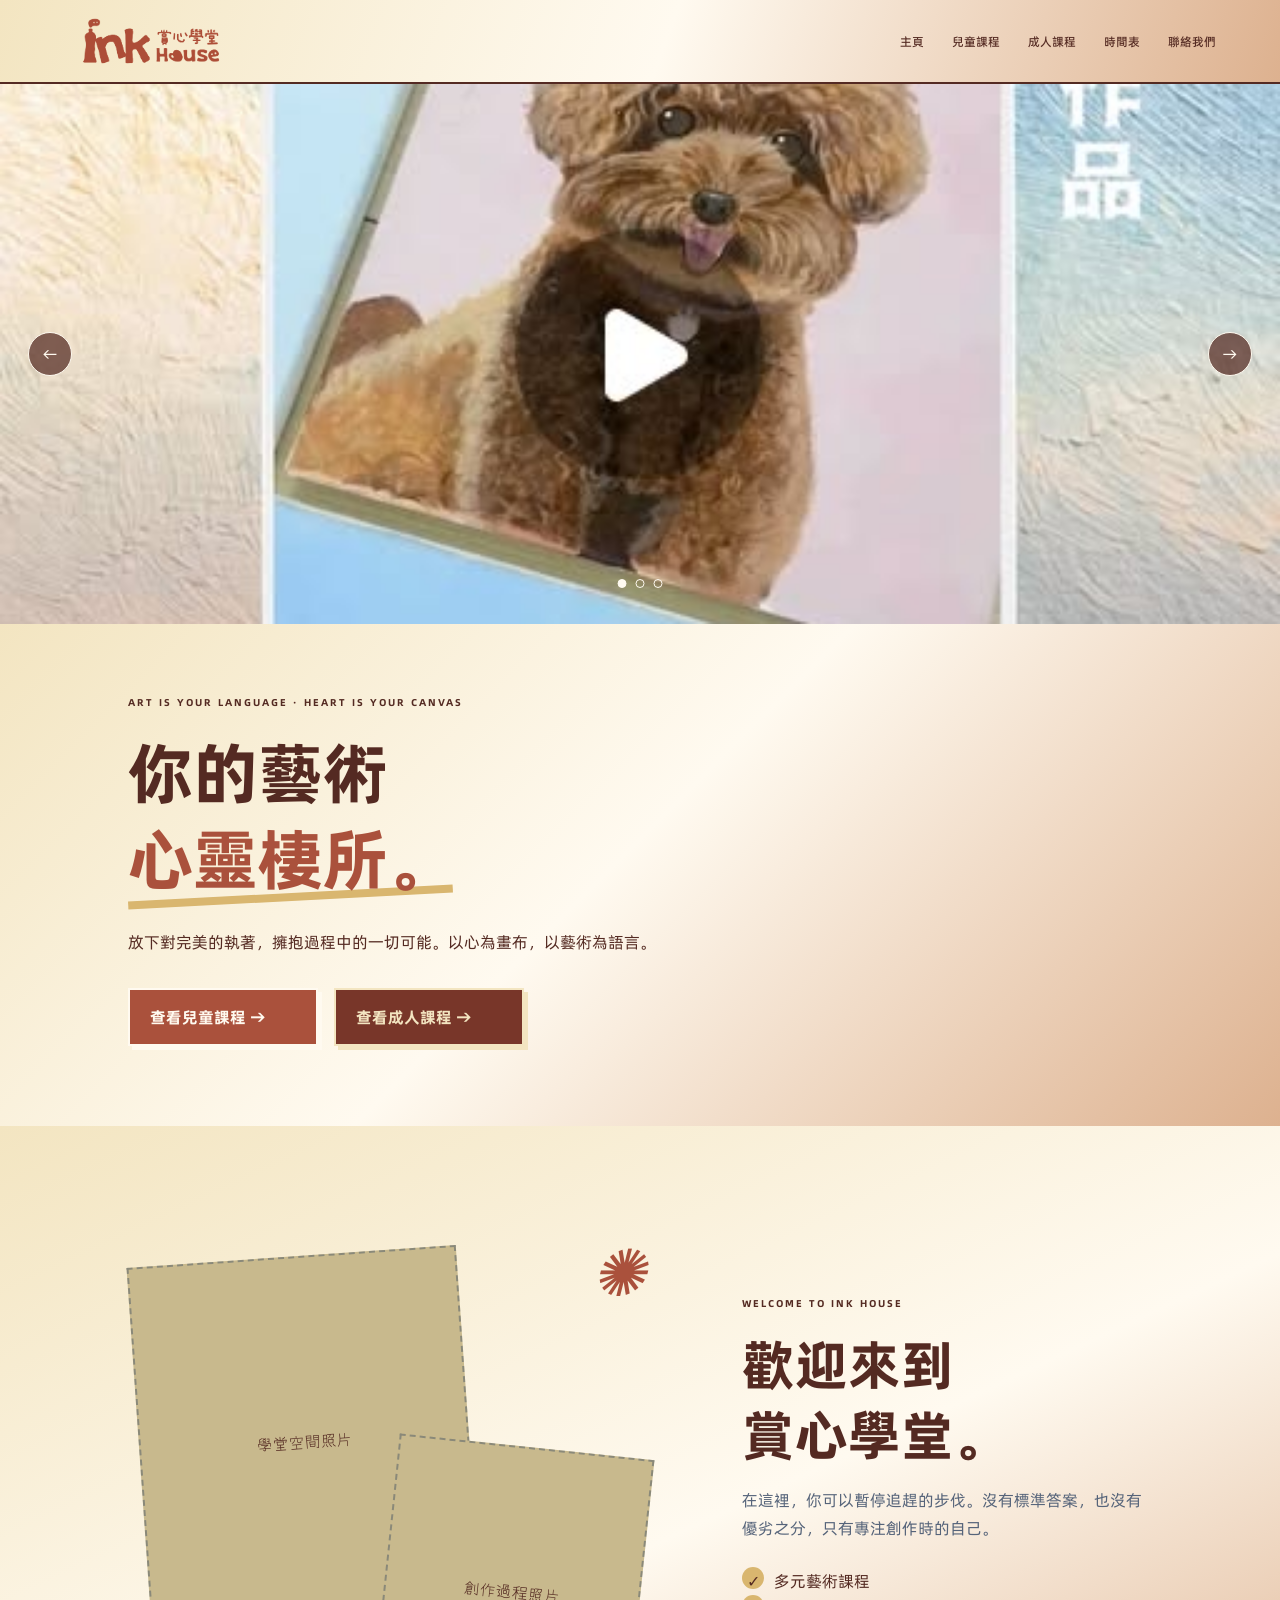
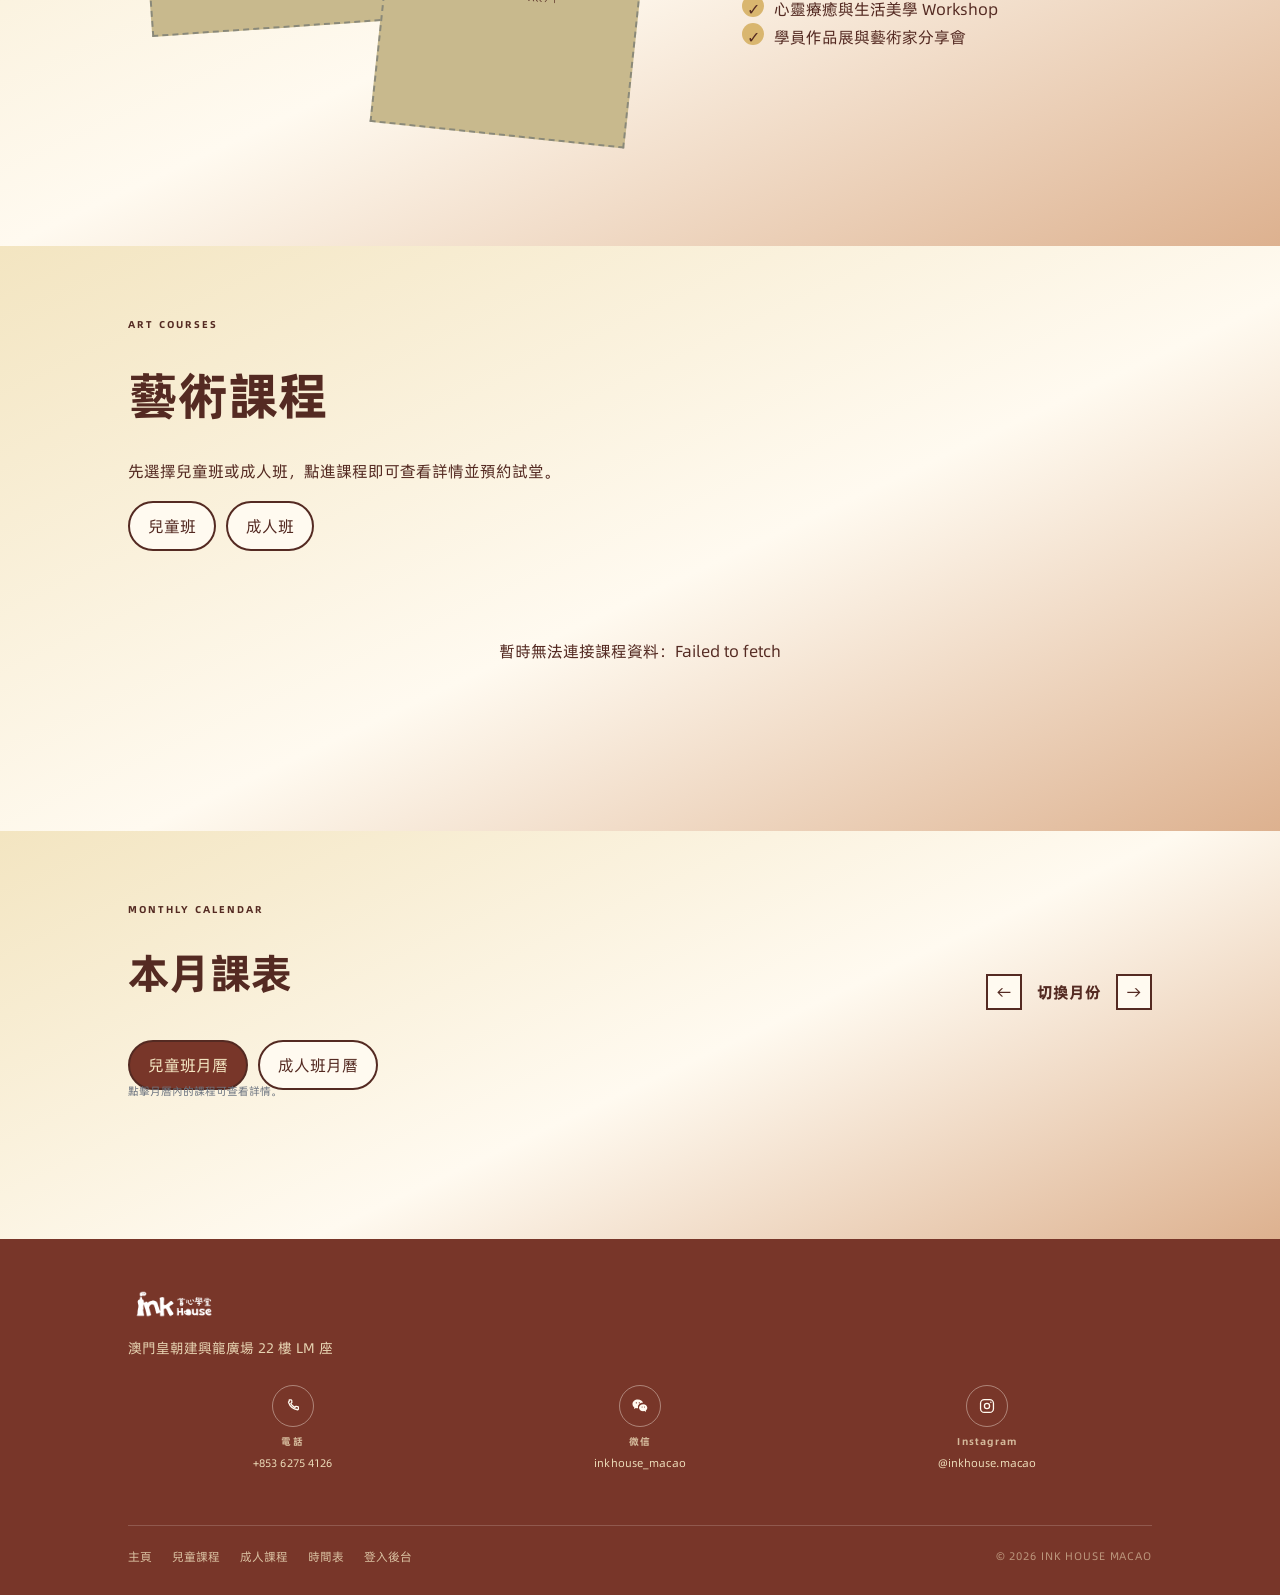
==== index.html @ a52b43b1 "Add GitHub Action to sync course images from Supabase. Co-Authored-By: Claude Opus 5 (1M context) <n" ====
<!doctype html>
<html lang="zh-Hant">
<head>
  <meta charset="UTF-8">
  <meta name="viewport" content="width=device-width,initial-scale=1">
  <meta name="description" content="賞心學堂 Ink House｜你的藝術心靈棲所">
  <title>賞心學堂 Ink House</title>
  <link href="https://fonts.googleapis.com/css2?family=Noto+Sans+TC:wght@300;400;500;700;900&family=Yomogi&display=swap" rel="stylesheet">
  <link rel="stylesheet" href="css/styles.css">
  <link rel="stylesheet" href="css/instagram.css">
  <link rel="stylesheet" href="css/pages.css?v=20260919-admin">
  <link rel="stylesheet" href="css/schedule.css">
</head>
<body>
  <header class="site-header page-header" id="top">
    <a class="brand" href="#home"><b>ink</b><span>house</span><small>賞心學堂</small></a>
    <button class="menu-button" aria-label="開啟選單"><i></i><i></i></button>
    <nav>
      <a href="#home">主頁</a>
      <a href="#courses" data-jump-audience="kids">兒童課程</a>
      <a href="#courses" data-jump-audience="adult">成人課程</a>
      <a href="#schedule">時間表</a>
      <a href="#contact">聯絡我們</a>
    </nav>
  </header>
  <main>
    <section class="hero home-slideshow" id="home" aria-label="賞心學堂相片輪播">
      <div class="hero-slides">
        <div class="hero-slide active"><img src="assets/images/instagram-pet-course.jpg" alt="賞心學堂藝術課程"></div>
        <div class="hero-slide slide-placeholder"><span>學堂空間照片</span><small>HOME SLIDE 02</small></div>
        <div class="hero-slide slide-placeholder"><span>課堂創作照片</span><small>HOME SLIDE 03</small></div>
      </div>
      <div class="hero-shade"></div>
      <div class="hero-copy">
        <p class="kicker">ART IS YOUR LANGUAGE · HEART IS YOUR CANVAS</p>
        <h1>你的藝術<br><em>心靈棲所。</em></h1>
        <p>放下對完美的執著，擁抱過程中的一切可能。以心為畫布，以藝術為語言。</p>
        <div class="hero-actions course-query-actions">
          <a class="button coral" href="#courses" data-jump-audience="kids">查看兒童課程 →</a>
          <a class="button dark" href="#courses" data-jump-audience="adult">查看成人課程 →</a>
        </div>
      </div>
      <button class="slide-arrow previous" type="button" aria-label="上一張照片">←</button>
      <button class="slide-arrow next" type="button" aria-label="下一張照片">→</button>
      <div class="slide-dots" aria-label="選擇輪播照片"></div>
    </section>
    <section class="about section" id="about">
      <div class="about-pics blank-stack">
        <div class="blank-photo large"><span>學堂空間照片</span></div>
        <div class="blank-photo small"><span>創作過程照片</span></div>
        <i>✺</i>
      </div>
      <div class="about-copy">
        <p class="kicker">WELCOME TO INK HOUSE</p>
        <h2>歡迎來到<br>賞心學堂。</h2>
        <p>在這裡，你可以暫停追趕的步伐。沒有標準答案，也沒有優劣之分，只有專注創作時的自己。</p>
        <ul>
          <li>多元藝術課程</li>
          <li>心靈療癒與生活美學 Workshop</li>
          <li>學員作品展與藝術家分享會</li>
        </ul>
      </div>
    </section>
    <section class="page-content home-courses" id="courses">
      <p class="kicker">ART COURSES</p>
      <h2>藝術課程</h2>
      <p>先選擇兒童班或成人班，點進課程即可查看詳情並預約試堂。</p>
      <div class="audience-switch">
        <button data-audience="kids">兒童班</button>
        <button data-audience="adult">成人班</button>
      </div>
      <p id="resultCount"></p>
      <div class="catalog-grid" id="catalogGrid"></div>
    </section>
    <section class="page-content full-schedule" id="schedule">
      <div class="calendar-toolbar">
        <div>
          <p class="kicker">MONTHLY CALENDAR</p>
          <h2 id="calendarMonth">本月課表</h2>
        </div>
        <div class="month-switch">
          <button id="prevWeek" aria-label="上個月">←</button>
          <strong>切換月份</strong>
          <button id="nextWeek" aria-label="下個月">→</button>
        </div>
      </div>
      <div class="audience-switch calendar-audience">
        <button class="active" data-calendar-audience="kids">兒童班月曆</button>
        <button data-calendar-audience="adult">成人班月曆</button>
      </div>
      <p class="demo-notice">點擊月曆內的課程可查看詳情。</p>
      <div id="scheduleList" class="single-calendar"></div>
      <p class="empty-state" id="emptySchedule" hidden>這個月份暫時沒有課堂安排。</p>
    </section>
  </main>
  <script src="js/data.js?v=20260919-sync"></script>
  <script src="js/site.js?v=20260919-nosample"></script>
</body>
</html>
---- css/styles.css ----
:root{--ink:#263b59;--blue:#a9dbea;--pink:#f1b8b7;--cream:#fff9e9;--coral:#aa513c;--yellow:#f4d767;--green:#c5dcae;--line:#263b5929}*{box-sizing:border-box}html{scroll-behavior:smooth}body{margin:0;color:var(--ink);font-family:"Noto Sans TC",sans-serif;background:var(--cream);line-height:1.75}a{color:inherit;text-decoration:none}button,input,select,textarea{font:inherit;color:inherit}.site-header{height:84px;display:flex;align-items:center;justify-content:space-between;padding:0 5vw;position:absolute;width:100%;z-index:10}.brand{display:grid;grid-template-columns:auto auto;line-height:.8;transform:rotate(-2deg)}.brand b{font-size:29px;font-weight:900}.brand span{font-size:13px;font-weight:700;align-self:end}.brand small{grid-column:1/-1;font-size:8px;letter-spacing:.5em;margin-top:8px}.site-header nav{display:flex;align-items:center;gap:28px;font-size:12px;font-weight:500}.nav-cta{border:2px solid;border-radius:99px;padding:8px 18px;background:white;box-shadow:3px 3px 0}.menu-button{display:none;border:0;background:0}.hero{min-height:740px;height:100vh;display:grid;grid-template-columns:48% 52%;position:relative;overflow:hidden;background:linear-gradient(155deg,#fff8e7 0 40%,#f4c4c0)}.hero:before{content:"";position:absolute;inset:0;opacity:.12;background-image:url("data:image/svg+xml,%3Csvg xmlns='http://www.w3.org/2000/svg' width='90' height='90'%3E%3Cfilter id='n'%3E%3CfeTurbulence baseFrequency='.8' numOctaves='3'/%3E%3C/filter%3E%3Crect width='100%25' height='100%25' filter='url(%23n)'/%3E%3C/svg%3E")}.hero-copy{align-self:center;padding:100px 3vw 50px 10vw;z-index:2}.kicker{font-size:10px;letter-spacing:.2em;font-weight:700;margin:0 0 18px}.hero h1,.section h2{font-family:Yomogi,sans-serif;line-height:1.3;margin:0;font-weight:400}.hero h1{font-size:clamp(48px,5.2vw,78px)}.hero h1 em{font-style:normal;color:var(--coral);position:relative}.hero h1 em:after{content:"";position:absolute;height:8px;background:var(--yellow);bottom:5px;left:0;right:0;z-index:-1;transform:rotate(-3deg)}.hero-copy>p:nth-of-type(2){margin:25px 0 32px}.hero-actions{display:flex;gap:25px;align-items:center}.button{border:2px solid;padding:13px 20px;display:flex;justify-content:space-between;min-width:180px;font-weight:700;cursor:pointer;box-shadow:4px 4px 0}.coral{background:var(--coral);color:white}.dark{background:var(--ink);color:white}.underlink{font-size:12px;font-weight:700;border-bottom:2px solid}.hero-art{position:relative;overflow:hidden}.paint-cloud{position:absolute;inset:-5%;background:radial-gradient(ellipse at 48% 45%,#9ed7e5 0 33%,transparent 34%),radial-gradient(ellipse at 75% 60%,#f3d3a9 0 34%,transparent 35%),radial-gradient(ellipse at 50% 90%,#df9c8c 0 31%,transparent 32%)}.polaroid{position:absolute;background:white;padding:22px 22px 10px;width:min(420px,62%);left:13%;top:17%;transform:rotate(4deg);box-shadow:7px 12px 25px #44536b26}.polaroid p{font-family:Yomogi;text-align:center;font-size:17px;margin:10px}.dog-art{height:400px;max-height:50vh;background:linear-gradient(140deg,#cdeaf0,#f2d4db);position:relative;overflow:hidden}.face{position:absolute;width:47%;aspect-ratio:1;background:#b87f52;border-radius:48%;left:28%;top:30%;box-shadow:0 -35px 0 25px #9f6948}.face:before,.face:after{content:"";position:absolute;width:12px;height:15px;background:#27313b;border-radius:50%;top:38%}.face:before{left:27%}.face:after{right:27%}.face b{position:absolute;width:22px;height:16px;background:#30251f;border-radius:50%;left:43%;top:57%}.ear{position:absolute;width:32%;height:44%;background:#996443;top:18%;border-radius:50%}.ear.left{left:13%;transform:rotate(25deg)}.ear.right{right:9%;transform:rotate(-25deg)}.tape{position:absolute;width:95px;height:30px;background:#f6e4a6aa;top:14%;left:40%;transform:rotate(-6deg)}.brush{position:absolute;width:230px;height:14px;background:#795231;border-radius:8px;transform:rotate(-48deg);right:-30px;bottom:19%}.brush:after{content:"";position:absolute;border-right:55px solid var(--coral);border-top:12px solid transparent;border-bottom:12px solid transparent;left:-55px;top:-5px}.hero-stamp{position:absolute;right:4vw;bottom:4vw;width:100px;height:100px;border:2px solid;border-radius:50%;display:grid;place-items:center;text-align:center;font-weight:900;font-size:12px;line-height:1.2;transform:rotate(9deg);background:var(--yellow)}.ticker{overflow:hidden;background:var(--ink);color:white;padding:11px 0;white-space:nowrap}.ticker div{font-family:Yomogi;font-size:18px;word-spacing:22px;animation:scroll 25s linear infinite}@keyframes scroll{to{transform:translateX(-50%)}}.section{padding:110px 10vw}.section h2{font-size:clamp(38px,4.2vw,60px)}.about{display:grid;grid-template-columns:52% 40%;gap:8%;align-items:center;background:#eff8f7}.about-pics{height:500px;position:relative}.pic{position:absolute;display:grid;place-items:center;border:15px solid white;box-shadow:7px 8px 0 #263b5920;font-family:Yomogi}.pic-a{width:60%;height:70%;left:2%;top:5%;background:linear-gradient(150deg,#85cbdc,#f8d9a7 60%,#da887c);transform:rotate(-5deg)}.pic-a span{background:white;padding:8px}.pic-b{width:48%;height:58%;right:4%;bottom:0;background:var(--yellow);font-size:60px;font-weight:900;transform:rotate(7deg)}.about-pics i{position:absolute;font-size:70px;right:4%;top:0;color:var(--coral)}.about-copy>p:nth-of-type(2){color:#56647a}.about-copy ul{padding:0;list-style:none;margin:25px 0}.about-copy li:before{content:"✓";display:inline-grid;place-items:center;background:var(--yellow);width:22px;height:22px;border-radius:50%;margin-right:10px}.section-title{display:flex;justify-content:space-between;align-items:end;margin-bottom:55px}.section-title>p{font-size:13px}.courses{background:#f5c8c4}.course-grid{display:grid;grid-template-columns:repeat(3,1fr);gap:22px}.course-card{background:var(--cream);border:2px solid;box-shadow:6px 6px 0;transition:.25s;cursor:pointer}.course-card:hover{transform:translate(-3px,-3px);box-shadow:9px 9px 0}.course-art{height:260px;display:grid;place-items:center;background:var(--card);border-bottom:2px solid;font-family:Yomogi;font-size:80px;position:relative}.course-art:after{content:"";width:180px;height:180px;border:4px dashed white;border-radius:50%;position:absolute;transform:rotate(15deg)}.course-art span{z-index:1}.course-body{padding:22px}.course-meta{font-size:9px;letter-spacing:.14em;font-weight:700}.course-body h3{font-family:Yomogi;font-size:27px;margin:6px 0}.course-body p{font-size:12px;color:#647087;min-height:65px}.course-footer{border-top:1px dashed;padding-top:12px;display:flex;justify-content:space-between;font-size:12px}.works{background:var(--blue)}.works-head{display:grid;grid-template-columns:1fr auto;align-items:end;margin-bottom:45px}.works-head .kicker{grid-column:1}.works-head h2{grid-row:2}.works-head>span{font-family:Yomogi;font-size:34px;transform:rotate(8deg);color:var(--coral);background:var(--cream);padding:5px 20px}.gallery{display:grid;grid-template-columns:1.2fr .8fr 1fr;grid-template-rows:260px 250px;gap:20px}.gallery figure{margin:0;background:white;padding:12px 12px 8px;box-shadow:5px 7px 0 #263b5933}.gallery .g1{grid-row:1/3}.gallery .g4{grid-column:2/4}.art{height:calc(100% - 35px);display:grid;place-items:center;font-size:90px}.pet{background:linear-gradient(140deg,#f2d1d0,#a8dce7)}.flower{background:#f4d263;color:var(--coral)}.macao{background:#dd8d82;font-family:Yomogi}.cat{background:#c1dba7}figcaption{font-family:Yomogi}.instagram-link{display:block;width:max-content;margin:45px auto 0;border-bottom:2px solid;font-weight:700}.schedule{background:var(--cream)}.month-switch{display:flex;align-items:center;gap:15px}.month-switch button{background:white;border:2px solid;width:36px;height:36px}.filter-row{display:flex;gap:10px;margin-bottom:25px}.filter-row button{border:2px solid;background:white;padding:7px 17px;border-radius:99px}.filter-row button.active{background:var(--ink);color:white}.schedule-item{display:grid;grid-template-columns:95px 1fr 150px 120px;align-items:center;padding:22px 15px;border-top:2px dashed var(--line)}.date-box strong{font-family:Yomogi;font-size:29px}.date-box span,.class-info p,.teacher{font-size:11px}.class-info h3{font-family:Yomogi;font-size:22px;margin:0}.schedule-item .button{min-width:0;padding:9px 12px;background:var(--yellow)}.empty-state{text-align:center;padding:40px}.signup{display:grid;grid-template-columns:1fr 1fr;gap:10%;background:var(--green)}.bubble{display:inline-block;background:var(--coral);color:white;padding:7px 15px;border-radius:50%;transform:rotate(-7deg);font-family:Yomogi;font-size:17px;margin-bottom:35px}.contact{margin-top:50px}.contact span{display:block;font-size:11px}.contact b{font-family:Yomogi;font-size:23px}.signup form{background:var(--cream);border:2px solid;padding:35px;box-shadow:8px 8px 0}form label{display:block;font-size:11px;font-weight:700;margin-bottom:18px}input,select,textarea{width:100%;border:0;border-bottom:2px solid var(--line);background:transparent;padding:9px 0;outline:0}.form-row{display:grid;grid-template-columns:1fr 1fr;gap:20px}.consent{display:flex;gap:8px}.consent input{width:auto}.signup form .button{width:100%}#formStatus{text-align:center;font-size:12px}footer{background:var(--ink);color:white;padding:60px 10vw 30px;display:grid;grid-template-columns:1fr 1fr;gap:35px}footer>p{opacity:.65}footer>div{display:flex;gap:25px;justify-content:flex-end;font-size:11px}footer>small{grid-column:1/-1;border-top:1px solid #ffffff33;padding-top:20px;font-size:8px;opacity:.5}
@media(max-width:800px){.site-header{height:68px;padding:0 22px}.site-header nav{display:none;position:absolute;top:68px;left:0;right:0;background:var(--cream);padding:25px;flex-direction:column;align-items:flex-start}.site-header nav.open{display:flex}.menu-button{display:block}.menu-button i{display:block;width:22px;height:2px;background:var(--ink);margin:5px}.hero{height:auto;display:block;padding-top:68px}.hero-copy{padding:70px 24px 55px}.hero-art{height:520px}.polaroid{width:70%;left:12%;top:8%}.dog-art{height:350px}.section{padding:80px 24px}.about{grid-template-columns:1fr}.about-pics{height:400px}.section-title{display:block}.course-grid{grid-template-columns:1fr}.gallery{display:block}.gallery figure{height:320px;margin-bottom:20px}.works-head{display:block}.schedule-item{grid-template-columns:65px 1fr;gap:8px;padding:18px 0}.teacher,.schedule-item .button{grid-column:2}.schedule-item .button{width:max-content}.signup{grid-template-columns:1fr}.form-row{grid-template-columns:1fr}footer{grid-template-columns:1fr;padding:50px 24px 25px}footer>div{justify-content:flex-start;flex-wrap:wrap}footer>small{grid-column:1}}
---- css/instagram.css ----
.blank-art,.blank-photo{background-color:#f7f0df;background-image:linear-gradient(45deg,transparent 48%,#263b5914 49%,#263b5914 51%,transparent 52%),linear-gradient(-45deg,transparent 48%,#263b5914 49%,#263b5914 51%,transparent 52%);background-size:36px 36px;border:2px dashed #263b5960;display:grid;place-items:center;text-align:center;color:#263b5980;font-family:Yomogi,sans-serif}.blank-art{margin:110px 7vw 60px;position:relative}.blank-art span{font-size:28px}.blank-art small{position:absolute;bottom:20px;font:700 9px "Noto Sans TC";letter-spacing:.15em}.blank-stack{position:relative}.blank-stack .large{position:absolute;width:62%;height:74%;left:2%;top:4%;transform:rotate(-4deg);background-color:#d9edf0}.blank-stack .small{position:absolute;width:48%;height:58%;right:4%;bottom:0;transform:rotate(6deg);background-color:#f1d0cd}.blank-stack i{position:absolute;right:3%;top:-4%;font-size:65px;color:var(--coral)}.workshop-layout{display:grid;grid-template-columns:1.1fr .9fr;gap:8%;align-items:center}.workshop-main{height:570px;background-color:#f4d9d6;transform:rotate(-2deg);box-shadow:8px 9px 0 #263b5930}.workshop-copy h3{font-family:Yomogi;font-size:36px;line-height:1.45}.workshop-copy>.button{width:max-content;margin:30px 0}.mini-placeholders{display:grid;grid-template-columns:1fr 1fr;gap:14px}.mini-placeholders .blank-photo{height:150px}.community{display:grid;grid-template-columns:.85fr 1.15fr;gap:10%;background:var(--yellow);align-items:center}.community-copy>p:nth-of-type(2){max-width:470px}.community-tags{display:flex;flex-wrap:wrap;gap:10px;margin-top:30px}.community-tags span{border:2px solid;border-radius:99px;padding:7px 14px;font-size:11px;background:white}.community-grid{display:grid;grid-template-columns:1fr 1fr;grid-template-rows:230px 230px;gap:15px}.community-grid .tall{grid-row:1/3;background-color:#c8dfca}.community-grid .blank-photo:nth-child(2){background-color:#f4c9c5}.community-grid .blank-photo:nth-child(3){background-color:#b8ddea}.philosophy{text-align:center;background:var(--ink);color:white}.philosophy .kicker{color:var(--yellow)}.philosophy>p:nth-of-type(2){font-size:16px;line-height:2.2;margin:30px auto;max-width:720px}.philosophy>span{font-family:Yomogi;font-size:20px;color:var(--yellow)}.gallery-section{background:#eff8f7}.empty-gallery{display:grid;grid-template-columns:1.2fr .8fr 1fr;grid-template-rows:250px 240px;gap:18px}.empty-gallery .portrait{grid-row:1/3;background-color:#f3d6d2}.empty-gallery .landscape:last-child{grid-column:2/4}.empty-gallery .square{background-color:#c9dfc5}.empty-gallery .landscape{background-color:#c4e1e7}
@media(max-width:800px){.blank-art{height:460px;margin:30px 24px 60px}.blank-stack .large{height:70%}.workshop-layout,.community{grid-template-columns:1fr}.workshop-main{height:420px}.community-grid{margin-top:20px}.empty-gallery{display:block}.empty-gallery .blank-photo{height:300px;margin-bottom:16px}.philosophy>p:nth-of-type(2){font-size:14px}.workshop-copy h3{font-size:30px}}
---- css/pages.css ----
.page-header{position:relative;background:var(--cream);border-bottom:2px solid var(--ink)}.page-hero{padding:155px 10vw 80px;background:linear-gradient(145deg,#fff9e9,#dceff0)}.page-hero h1{font-family:Yomogi;font-size:clamp(45px,6vw,76px);line-height:1.2;margin:0}.page-hero p{max-width:620px}.page-content{padding:70px 10vw 110px}.audience-switch,.category-filter{display:flex;gap:10px;flex-wrap:wrap;margin-bottom:22px}.audience-switch button,.category-filter button{border:2px solid var(--ink);background:white;border-radius:99px;padding:9px 18px;cursor:pointer}.audience-switch button.active,.category-filter button.active{background:var(--ink);color:white}.catalog-grid{display:grid;grid-template-columns:repeat(3,1fr);gap:24px}.catalog-card{border:2px solid var(--ink);background:var(--cream);box-shadow:6px 6px 0 var(--ink);cursor:pointer}.catalog-card .course-art{height:190px}.catalog-card .course-body p{min-height:70px}.audience-badge{display:inline-block;padding:4px 9px;border-radius:99px;background:white;border:1px solid;font-size:9px;font-weight:700}
	.course-class{display:inline-block;margin:2px 0 8px;font-size:12px;font-weight:700;letter-spacing:.08em}.detail-layout{display:grid;grid-template-columns:.85fr 1.15fr;gap:8%;align-items:start}.course-detail-page{padding-top:150px}.detail-placeholder{height:560px}.detail-info h1{font-family:Yomogi;font-size:52px;line-height:1.25;margin:12px 0}.detail-meta{display:grid;grid-template-columns:1fr 1fr;border:2px solid;margin:30px 0}.detail-meta div{padding:18px;border-bottom:1px dashed;border-right:1px dashed}.detail-meta span{display:block;font-size:9px;letter-spacing:.12em}.detail-info ul{padding-left:20px}.detail-actions{display:flex;gap:18px;margin-top:35px}.full-schedule{background:var(--cream)}.registration-layout{display:grid;grid-template-columns:.8fr 1.2fr;gap:8%}.selected-course{border:2px solid;background:var(--yellow);padding:25px;box-shadow:6px 6px 0;margin-top:30px}.registration-form{background:white;border:2px solid;padding:35px;box-shadow:8px 8px 0}.conditional-field[hidden]{display:none}.home-choice{display:grid;grid-template-columns:1fr 1fr;gap:22px;margin-top:35px}.home-choice a{border:2px solid;padding:25px;background:white;box-shadow:5px 5px 0;font-family:Yomogi;font-size:25px}.home-featured{padding:100px 10vw;background:var(--pink)}
.full-badge{display:inline-block;margin:0 8px 8px 0;padding:4px 9px;border-radius:99px;background:var(--coral);color:#fff;font-size:10px;font-weight:700;letter-spacing:.06em}
#courseDetail{max-width:860px;margin:0 auto}
.work-block{margin:0 0 36px}
.work-block h3{margin:0 0 12px;font-size:18px;letter-spacing:.08em}
.work-slider{position:relative;overflow:hidden;border:2px solid var(--ink);background:var(--paper,#fffaf0);box-shadow:6px 6px 0 var(--ink);touch-action:pan-y}
.work-track{display:flex;overflow-x:auto;scroll-snap-type:x mandatory;-webkit-overflow-scrolling:touch;scrollbar-width:none}
.work-track::-webkit-scrollbar{display:none}
.work-slide{flex:0 0 100%;scroll-snap-align:start;min-height:240px}
.work-slide img{display:block;width:100%;height:min(72vw,560px);object-fit:contain;object-position:center;background:var(--paper,#fffaf0);pointer-events:none}
.work-empty{display:grid;place-items:center;min-height:220px;color:#8a6a5c;font-size:14px;background:#f3e5c1}
.work-arrow{position:absolute;top:50%;z-index:2;width:38px;height:38px;margin-top:-19px;border:0;border-radius:50%;background:rgba(84,42,34,.72);color:#fffaf0;font-size:22px;line-height:1;cursor:pointer}
.work-arrow.previous{left:10px}
.work-arrow.next{right:10px}
.work-dots{position:absolute;left:50%;bottom:12px;z-index:2;display:flex;gap:7px;transform:translateX(-50%)}
.work-dots button{width:8px;height:8px;padding:0;border:1px solid #fffaf0;border-radius:50%;background:transparent;box-shadow:0 0 0 1px rgba(84,42,34,.35);cursor:pointer}
.work-dots button.active{background:#fffaf0}
.course-cal{margin:40px 0 24px}
.course-cal h3{margin:0 0 14px}
.course-cta{margin-top:8px;margin-bottom:20px}
.course-cta .button{width:100%;justify-content:center;min-width:0}
	.course-tagline{margin:0 0 14px;font-size:15px;font-weight:700;letter-spacing:.04em;color:var(--coral,#c45c4a)}
	.course-intro{line-height:1.85}
	.course-list{border:2px solid var(--ink);background:white;padding:16px 18px;margin:18px 0}
	.course-list h3{margin:0 0 10px;font-size:16px}
	.course-list ol{margin:0;padding-left:22px;line-height:1.85}
	.course-compare ul{margin:0;padding-left:20px;line-height:1.85}
	.course-compare li{margin:6px 0}
	.course-motto{display:inline-block;margin:6px 0 18px;padding:6px 14px;border:2px solid var(--ink);border-radius:99px;background:var(--yellow,#f3e5c1);font-weight:700}
	.track-switch{margin:22px 0 8px}
	#trackPanel h2{font-family:Yomogi,sans-serif;font-size:32px;margin:18px 0 12px}
	#trackPanel .work-block{margin-top:24px}
	.course-timetable .timetable-day{display:grid;grid-template-columns:88px 1fr;gap:10px;padding:8px 0;border-bottom:1px dashed #542a2230}
	.course-timetable .timetable-day:last-child{border-bottom:0}
	.course-timetable ul{margin:0;padding-left:18px;line-height:1.7}
.pay-box{background:var(--paper,#fffaf0);border:2px solid var(--ink);padding:18px 20px;margin:18px 0;line-height:1.85}
.pay-box b{letter-spacing:.02em}
.pay-note{color:var(--coral);font-weight:700}
.fee-line{font-size:16px;font-weight:700;margin:6px 0 16px}
.field-hint{display:block;color:var(--coral);font-size:12px;margin-top:6px;font-weight:500}
.notice-field{border:1px solid var(--line,#542a2230);padding:14px 16px;margin:18px 0}
.notice-field ol{padding-left:22px;font-size:13px;font-weight:400;line-height:1.7}
.home-courses h2{margin:0 0 10px;font-size:clamp(32px,4vw,52px)}
.home-courses .catalog-grid{margin-top:8px}
footer{display:flex;flex-direction:column;align-items:flex-start;gap:16px;padding:48px 10vw 28px}
footer .brand{display:block;width:max-content;transform:none}
.footer-address{font-size:14px;line-height:1.7;opacity:.9}
.footer-icons{display:flex;flex-direction:row;flex-wrap:nowrap;justify-content:flex-start;align-items:flex-start;gap:12px 18px;width:100%;margin-top:8px}
.footer-icon{display:flex;flex-direction:column;align-items:center;gap:6px;background:none;border:0;color:inherit;padding:0;cursor:pointer;text-decoration:none;flex:1 1 0;min-width:0}
.footer-icon .icon-disk{width:42px;height:42px;min-width:42px;min-height:42px;border-radius:50%;border:1px solid rgba(255,250,240,.4);background:transparent;display:grid;place-items:center;overflow:hidden;color:var(--paper,#fffaf0);transition:background .2s,color .2s,border-color .2s,transform .2s}
.footer-icon svg{width:18px;height:18px;display:block;overflow:visible}
.footer-icon:hover .icon-disk{background:var(--paper,#fffaf0);color:var(--deep,#783629);border-color:var(--paper,#fffaf0);transform:translateY(-2px)}
.footer-icon .icon-label{font-size:10px;letter-spacing:.12em;font-weight:700;opacity:.75}
.footer-icon .icon-value{font-size:11px;letter-spacing:.01em;opacity:.95;text-align:center;word-break:break-all;line-height:1.35}
.footer-rule{border:0;height:1px;width:100%;background:rgba(255,250,240,.18);margin:8px 0 4px}
.footer-bottom{display:flex;justify-content:space-between;align-items:center;gap:16px;flex-wrap:wrap;width:100%}
.footer-nav{display:flex;flex-wrap:wrap;gap:8px 20px;font-size:12px}
.footer-nav a{opacity:.8}
.footer-nav a:hover{opacity:1}
.footer-bottom small{font-size:11px;opacity:.55;letter-spacing:.08em}
.copy-status{min-height:1.2em;margin:0;font-size:12px;opacity:.85}
@media(max-width:850px){.catalog-grid{grid-template-columns:1fr}.detail-layout,.registration-layout{grid-template-columns:1fr}.detail-placeholder{height:380px}.course-detail-page{padding-top:88px;padding-bottom:56px}.page-hero{padding:120px 24px 60px}.page-content{padding:55px 24px 90px}.detail-info h1{font-size:34px;margin-top:8px}.detail-meta{margin:18px 0}.detail-actions{flex-direction:column;align-items:stretch;gap:12px;margin-top:22px}.detail-actions .button{min-width:0;width:100%;justify-content:center}.home-choice{grid-template-columns:1fr}.home-featured{padding:75px 24px}footer{padding:36px 24px 22px}.footer-icons{gap:10px 8px}.footer-bottom{flex-direction:column;align-items:flex-start}}
---- css/schedule.css ----
main{display:flex;flex-direction:column}main>section{order:0}.schedule{order:1}.signup{order:2}.demo-notice{margin:-30px 0 28px;font-size:11px;color:#6c7480}.schedule-list{border-bottom:2px dashed var(--line)}.book-class{background:var(--yellow)}
@media(max-width:800px){.demo-notice{margin:-15px 0 24px}.schedule .section-title{margin-bottom:30px}.schedule .month-switch{margin-top:24px;flex-wrap:wrap}}
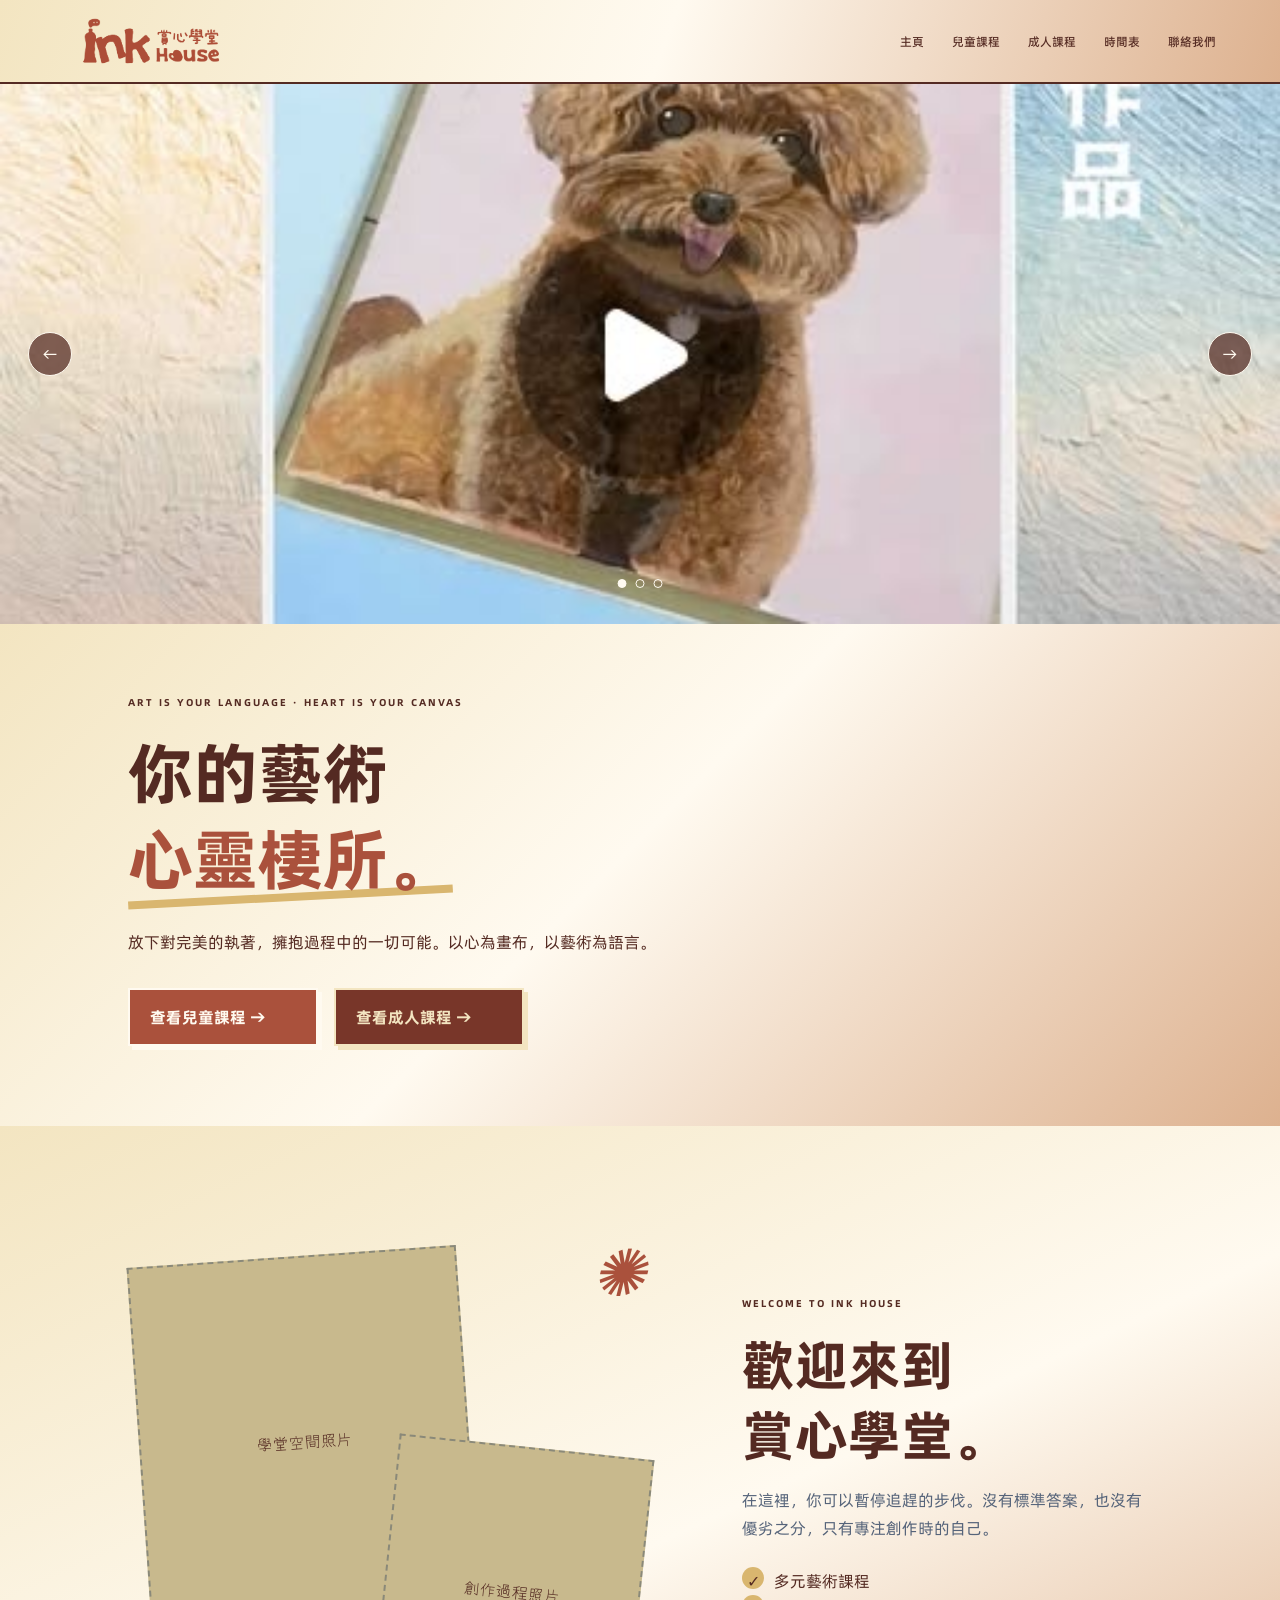
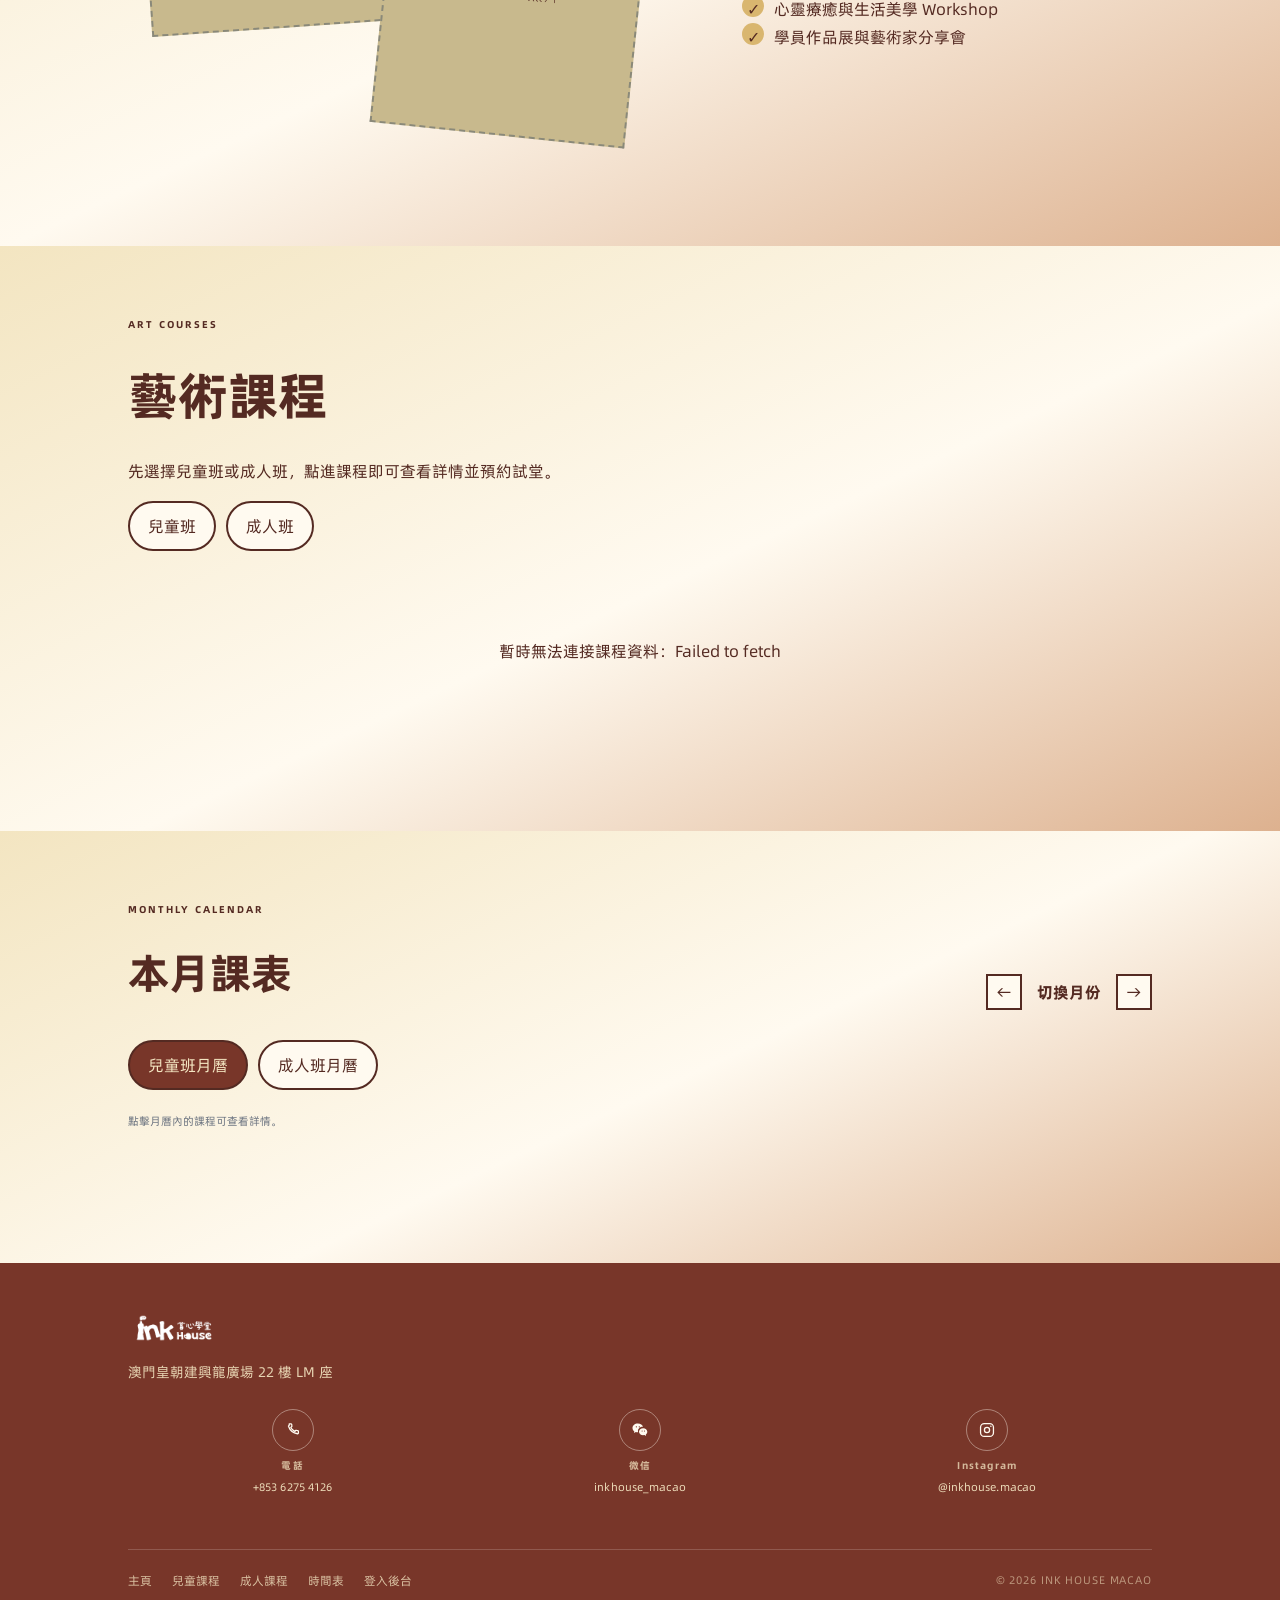
==== commit 2e6717e2: "3rd" ====
--- a/index.html
+++ b/index.html
@@ -8,8 +8,8 @@
   <link href="https://fonts.googleapis.com/css2?family=Noto+Sans+TC:wght@300;400;500;700;900&family=Yomogi&display=swap" rel="stylesheet">
   <link rel="stylesheet" href="css/styles.css">
   <link rel="stylesheet" href="css/instagram.css">
-  <link rel="stylesheet" href="css/pages.css?v=20260919-admin">
-  <link rel="stylesheet" href="css/schedule.css">
+  <link rel="stylesheet" href="css/pages.css?v=20260919-caljump">
+  <link rel="stylesheet" href="css/schedule.css?v=20260919-notice">
 </head>
 <body>
   <header class="site-header page-header" id="top">
@@ -94,6 +94,6 @@
     </section>
   </main>
   <script src="js/data.js?v=20260919-sync"></script>
-  <script src="js/site.js?v=20260919-nosample"></script>
+  <script src="js/site.js?v=20260919-caljump"></script>
 </body>
 </html>
--- a/css/pages.css
+++ b/css/pages.css
@@ -1,4 +1,4 @@
-.page-header{position:relative;background:var(--cream);border-bottom:2px solid var(--ink)}.page-hero{padding:155px 10vw 80px;background:linear-gradient(145deg,#fff9e9,#dceff0)}.page-hero h1{font-family:Yomogi;font-size:clamp(45px,6vw,76px);line-height:1.2;margin:0}.page-hero p{max-width:620px}.page-content{padding:70px 10vw 110px}.audience-switch,.category-filter{display:flex;gap:10px;flex-wrap:wrap;margin-bottom:22px}.audience-switch button,.category-filter button{border:2px solid var(--ink);background:white;border-radius:99px;padding:9px 18px;cursor:pointer}.audience-switch button.active,.category-filter button.active{background:var(--ink);color:white}.catalog-grid{display:grid;grid-template-columns:repeat(3,1fr);gap:24px}.catalog-card{border:2px solid var(--ink);background:var(--cream);box-shadow:6px 6px 0 var(--ink);cursor:pointer}.catalog-card .course-art{height:190px}.catalog-card .course-body p{min-height:70px}.audience-badge{display:inline-block;padding:4px 9px;border-radius:99px;background:white;border:1px solid;font-size:9px;font-weight:700}
+.page-header{position:relative;background:var(--cream);border-bottom:2px solid var(--ink)}#courses,#schedule,#contact{scroll-margin-top:12px}.page-hero{padding:155px 10vw 80px;background:linear-gradient(145deg,#fff9e9,#dceff0)}.page-hero h1{font-family:Yomogi;font-size:clamp(45px,6vw,76px);line-height:1.2;margin:0}.page-hero p{max-width:620px}.page-content{padding:70px 10vw 110px}.audience-switch,.category-filter{display:flex;gap:10px;flex-wrap:wrap;margin-bottom:22px}.audience-switch button,.category-filter button{border:2px solid var(--ink);background:white;border-radius:99px;padding:9px 18px;cursor:pointer}.audience-switch button.active,.category-filter button.active{background:var(--ink);color:white}.catalog-grid{display:grid;grid-template-columns:repeat(3,1fr);gap:24px}.catalog-card{border:2px solid var(--ink);background:var(--cream);box-shadow:6px 6px 0 var(--ink);cursor:pointer}.catalog-card .course-art{height:190px}.catalog-card .course-body p{min-height:70px}.audience-badge{display:inline-block;padding:4px 9px;border-radius:99px;background:white;border:1px solid;font-size:9px;font-weight:700}
 	.course-class{display:inline-block;margin:2px 0 8px;font-size:12px;font-weight:700;letter-spacing:.08em}.detail-layout{display:grid;grid-template-columns:.85fr 1.15fr;gap:8%;align-items:start}.course-detail-page{padding-top:150px}.detail-placeholder{height:560px}.detail-info h1{font-family:Yomogi;font-size:52px;line-height:1.25;margin:12px 0}.detail-meta{display:grid;grid-template-columns:1fr 1fr;border:2px solid;margin:30px 0}.detail-meta div{padding:18px;border-bottom:1px dashed;border-right:1px dashed}.detail-meta span{display:block;font-size:9px;letter-spacing:.12em}.detail-info ul{padding-left:20px}.detail-actions{display:flex;gap:18px;margin-top:35px}.full-schedule{background:var(--cream)}.registration-layout{display:grid;grid-template-columns:.8fr 1.2fr;gap:8%}.selected-course{border:2px solid;background:var(--yellow);padding:25px;box-shadow:6px 6px 0;margin-top:30px}.registration-form{background:white;border:2px solid;padding:35px;box-shadow:8px 8px 0}.conditional-field[hidden]{display:none}.home-choice{display:grid;grid-template-columns:1fr 1fr;gap:22px;margin-top:35px}.home-choice a{border:2px solid;padding:25px;background:white;box-shadow:5px 5px 0;font-family:Yomogi;font-size:25px}.home-featured{padding:100px 10vw;background:var(--pink)}
 .full-badge{display:inline-block;margin:0 8px 8px 0;padding:4px 9px;border-radius:99px;background:var(--coral);color:#fff;font-size:10px;font-weight:700;letter-spacing:.06em}
 #courseDetail{max-width:860px;margin:0 auto}
--- a/css/schedule.css
+++ b/css/schedule.css
@@ -1,2 +1,2 @@
-main{display:flex;flex-direction:column}main>section{order:0}.schedule{order:1}.signup{order:2}.demo-notice{margin:-30px 0 28px;font-size:11px;color:#6c7480}.schedule-list{border-bottom:2px dashed var(--line)}.book-class{background:var(--yellow)}
-@media(max-width:800px){.demo-notice{margin:-15px 0 24px}.schedule .section-title{margin-bottom:30px}.schedule .month-switch{margin-top:24px;flex-wrap:wrap}}
+main{display:flex;flex-direction:column}main>section{order:0}.schedule{order:1}.signup{order:2}.demo-notice{margin:8px 0 22px;font-size:11px;color:#6c7480}.schedule-list{border-bottom:2px dashed var(--line)}.book-class{background:var(--yellow)}
+@media(max-width:800px){.demo-notice{margin:6px 0 18px}.schedule .section-title{margin-bottom:30px}.schedule .month-switch{margin-top:24px;flex-wrap:wrap}}
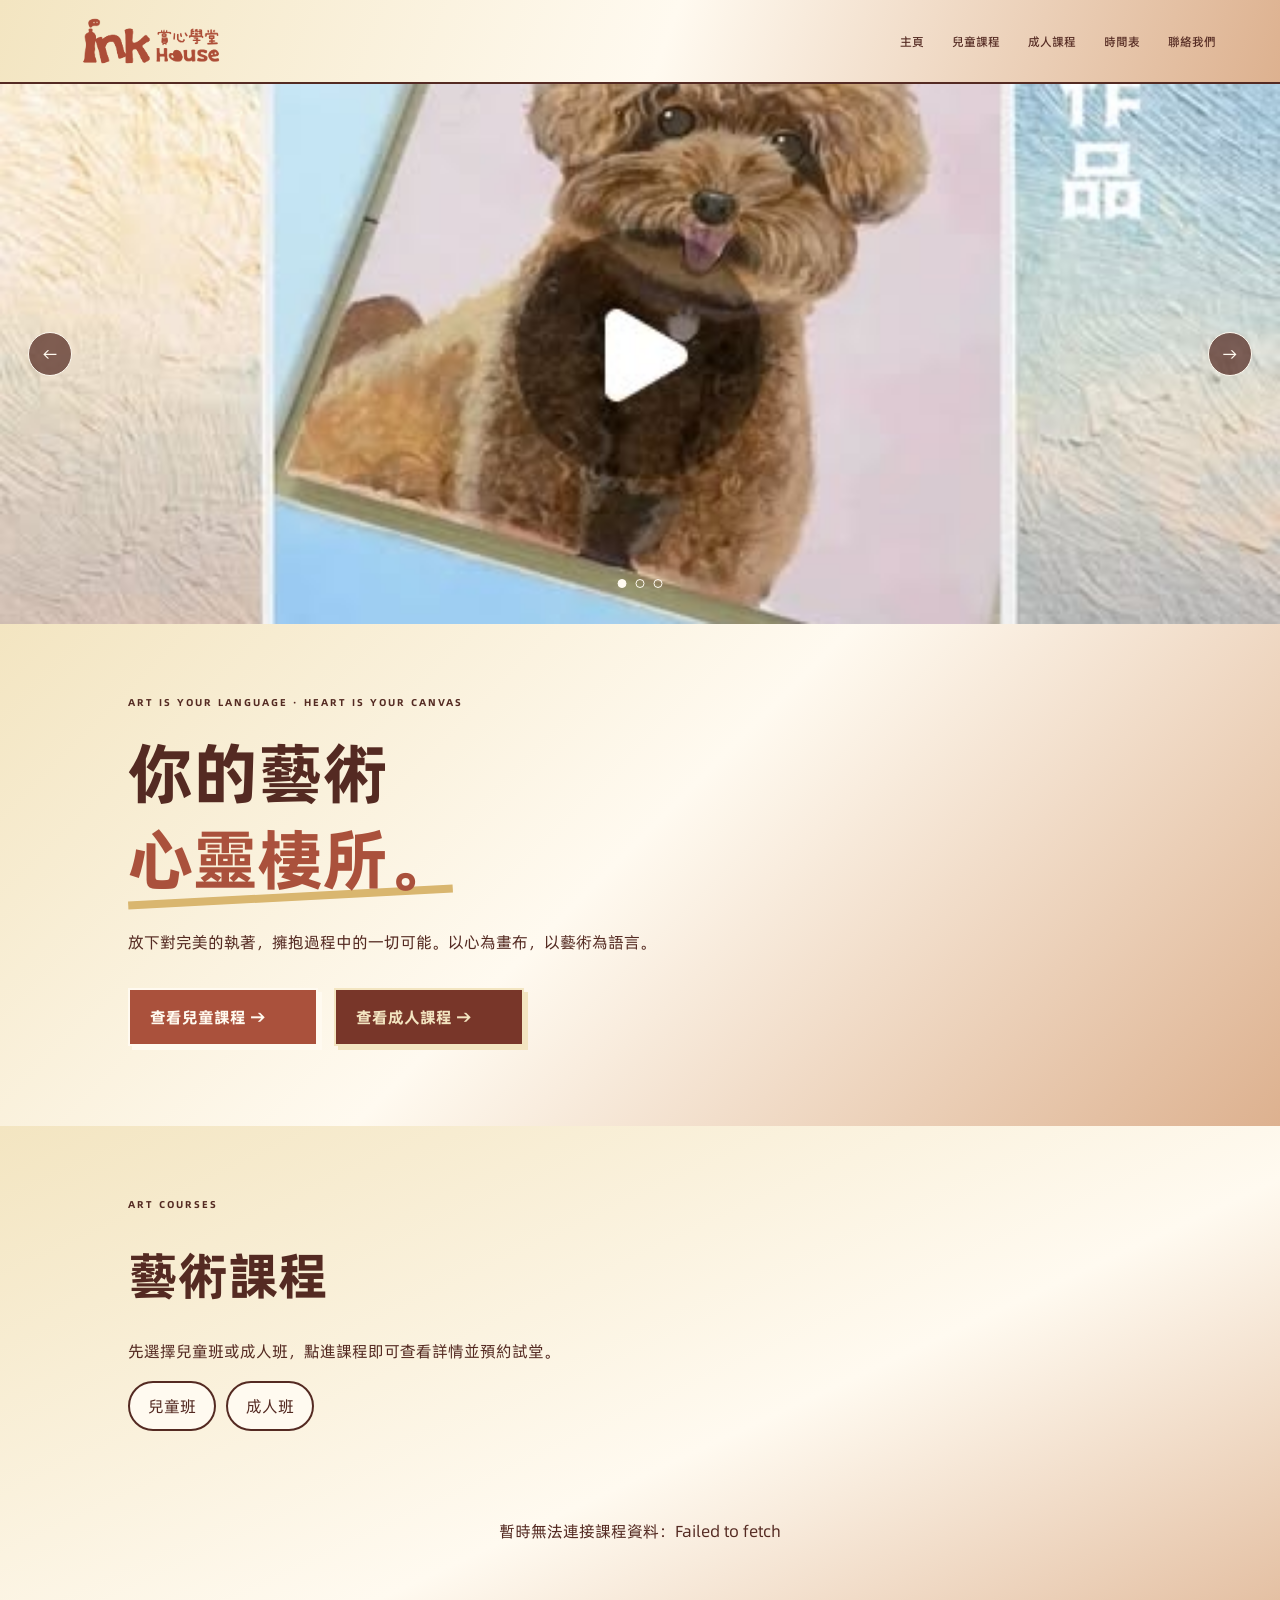
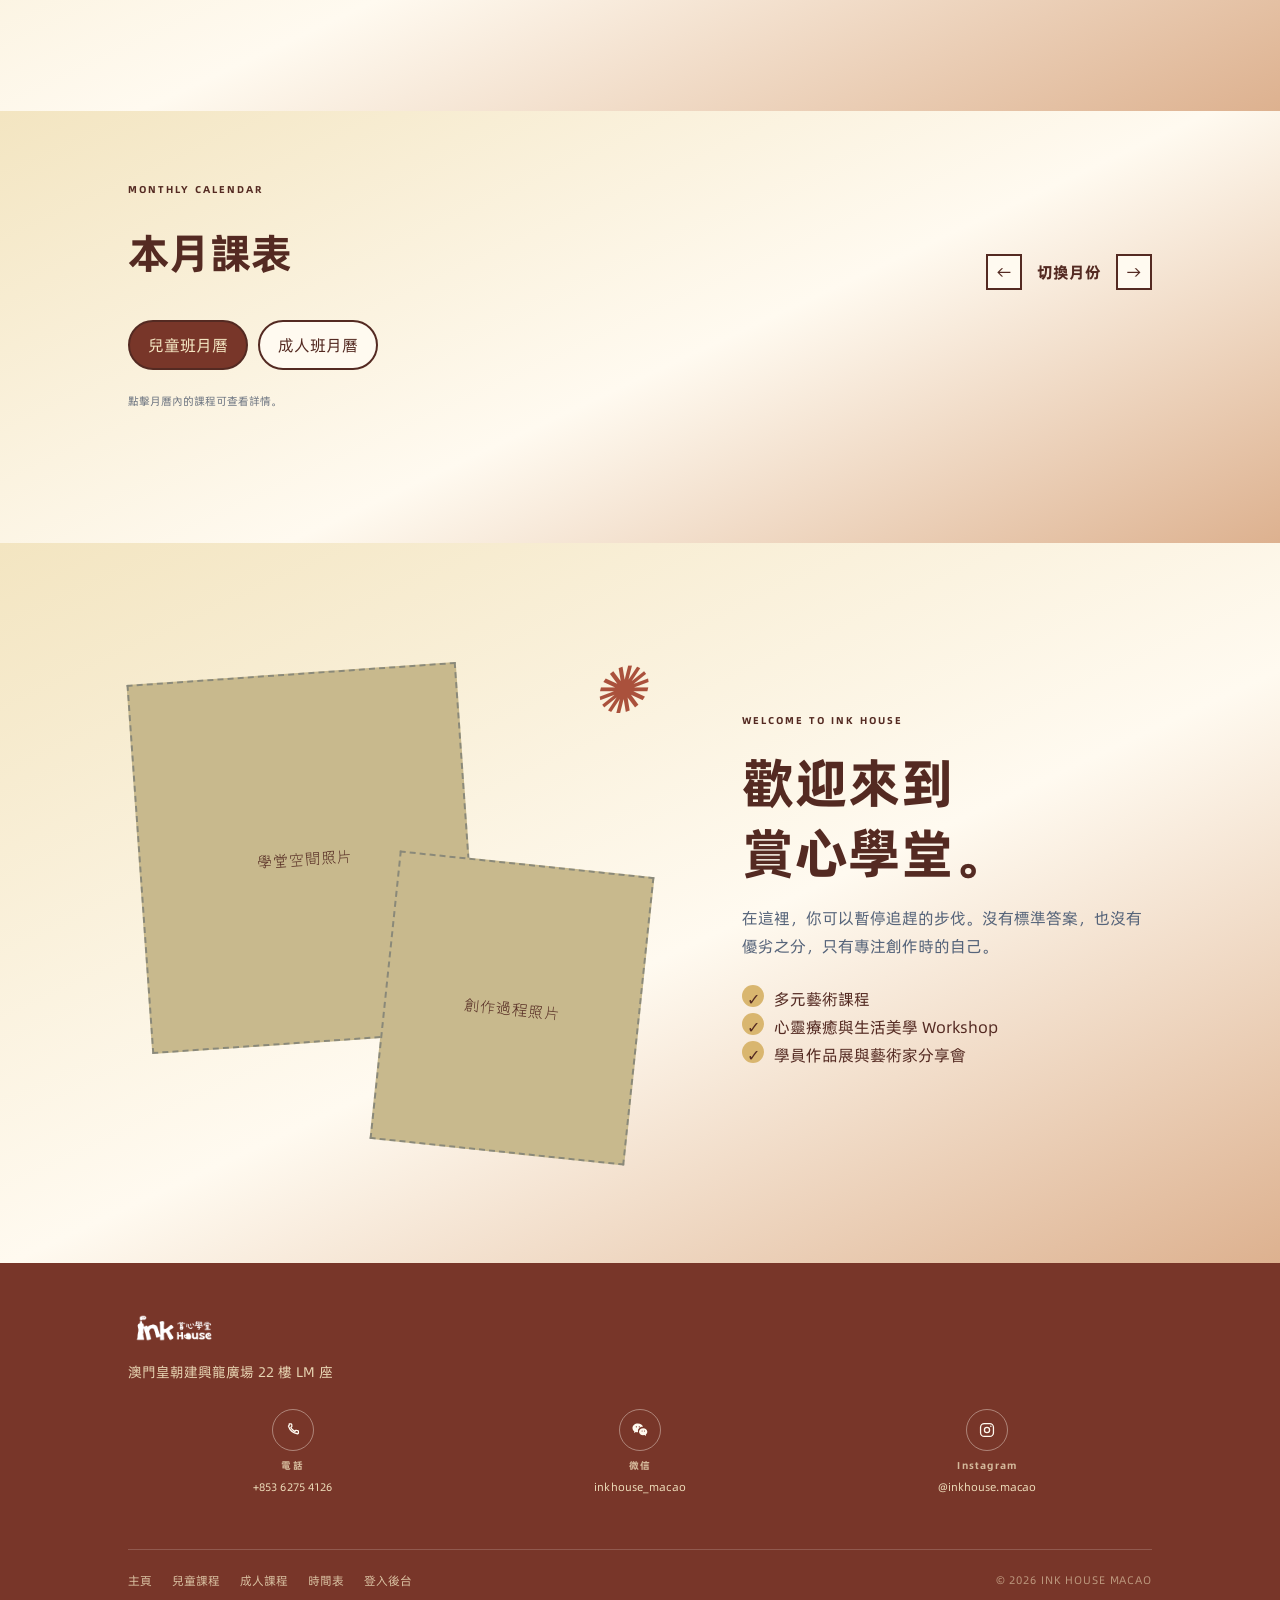
==== commit 58a8a3ea: "4th" ====
--- a/index.html
+++ b/index.html
@@ -44,23 +44,6 @@
       <button class="slide-arrow next" type="button" aria-label="下一張照片">→</button>
       <div class="slide-dots" aria-label="選擇輪播照片"></div>
     </section>
-    <section class="about section" id="about">
-      <div class="about-pics blank-stack">
-        <div class="blank-photo large"><span>學堂空間照片</span></div>
-        <div class="blank-photo small"><span>創作過程照片</span></div>
-        <i>✺</i>
-      </div>
-      <div class="about-copy">
-        <p class="kicker">WELCOME TO INK HOUSE</p>
-        <h2>歡迎來到<br>賞心學堂。</h2>
-        <p>在這裡，你可以暫停追趕的步伐。沒有標準答案，也沒有優劣之分，只有專注創作時的自己。</p>
-        <ul>
-          <li>多元藝術課程</li>
-          <li>心靈療癒與生活美學 Workshop</li>
-          <li>學員作品展與藝術家分享會</li>
-        </ul>
-      </div>
-    </section>
     <section class="page-content home-courses" id="courses">
       <p class="kicker">ART COURSES</p>
       <h2>藝術課程</h2>
@@ -92,8 +75,25 @@
       <div id="scheduleList" class="single-calendar"></div>
       <p class="empty-state" id="emptySchedule" hidden>這個月份暫時沒有課堂安排。</p>
     </section>
+    <section class="about section" id="about">
+      <div class="about-pics blank-stack">
+        <div class="blank-photo large"><span>學堂空間照片</span></div>
+        <div class="blank-photo small"><span>創作過程照片</span></div>
+        <i>✺</i>
+      </div>
+      <div class="about-copy">
+        <p class="kicker">WELCOME TO INK HOUSE</p>
+        <h2>歡迎來到<br>賞心學堂。</h2>
+        <p>在這裡，你可以暫停追趕的步伐。沒有標準答案，也沒有優劣之分，只有專注創作時的自己。</p>
+        <ul>
+          <li>多元藝術課程</li>
+          <li>心靈療癒與生活美學 Workshop</li>
+          <li>學員作品展與藝術家分享會</li>
+        </ul>
+      </div>
+    </section>
   </main>
   <script src="js/data.js?v=20260919-sync"></script>
-  <script src="js/site.js?v=20260919-caljump"></script>
+  <script src="js/site.js?v=20260919-calcolor"></script>
 </body>
 </html>
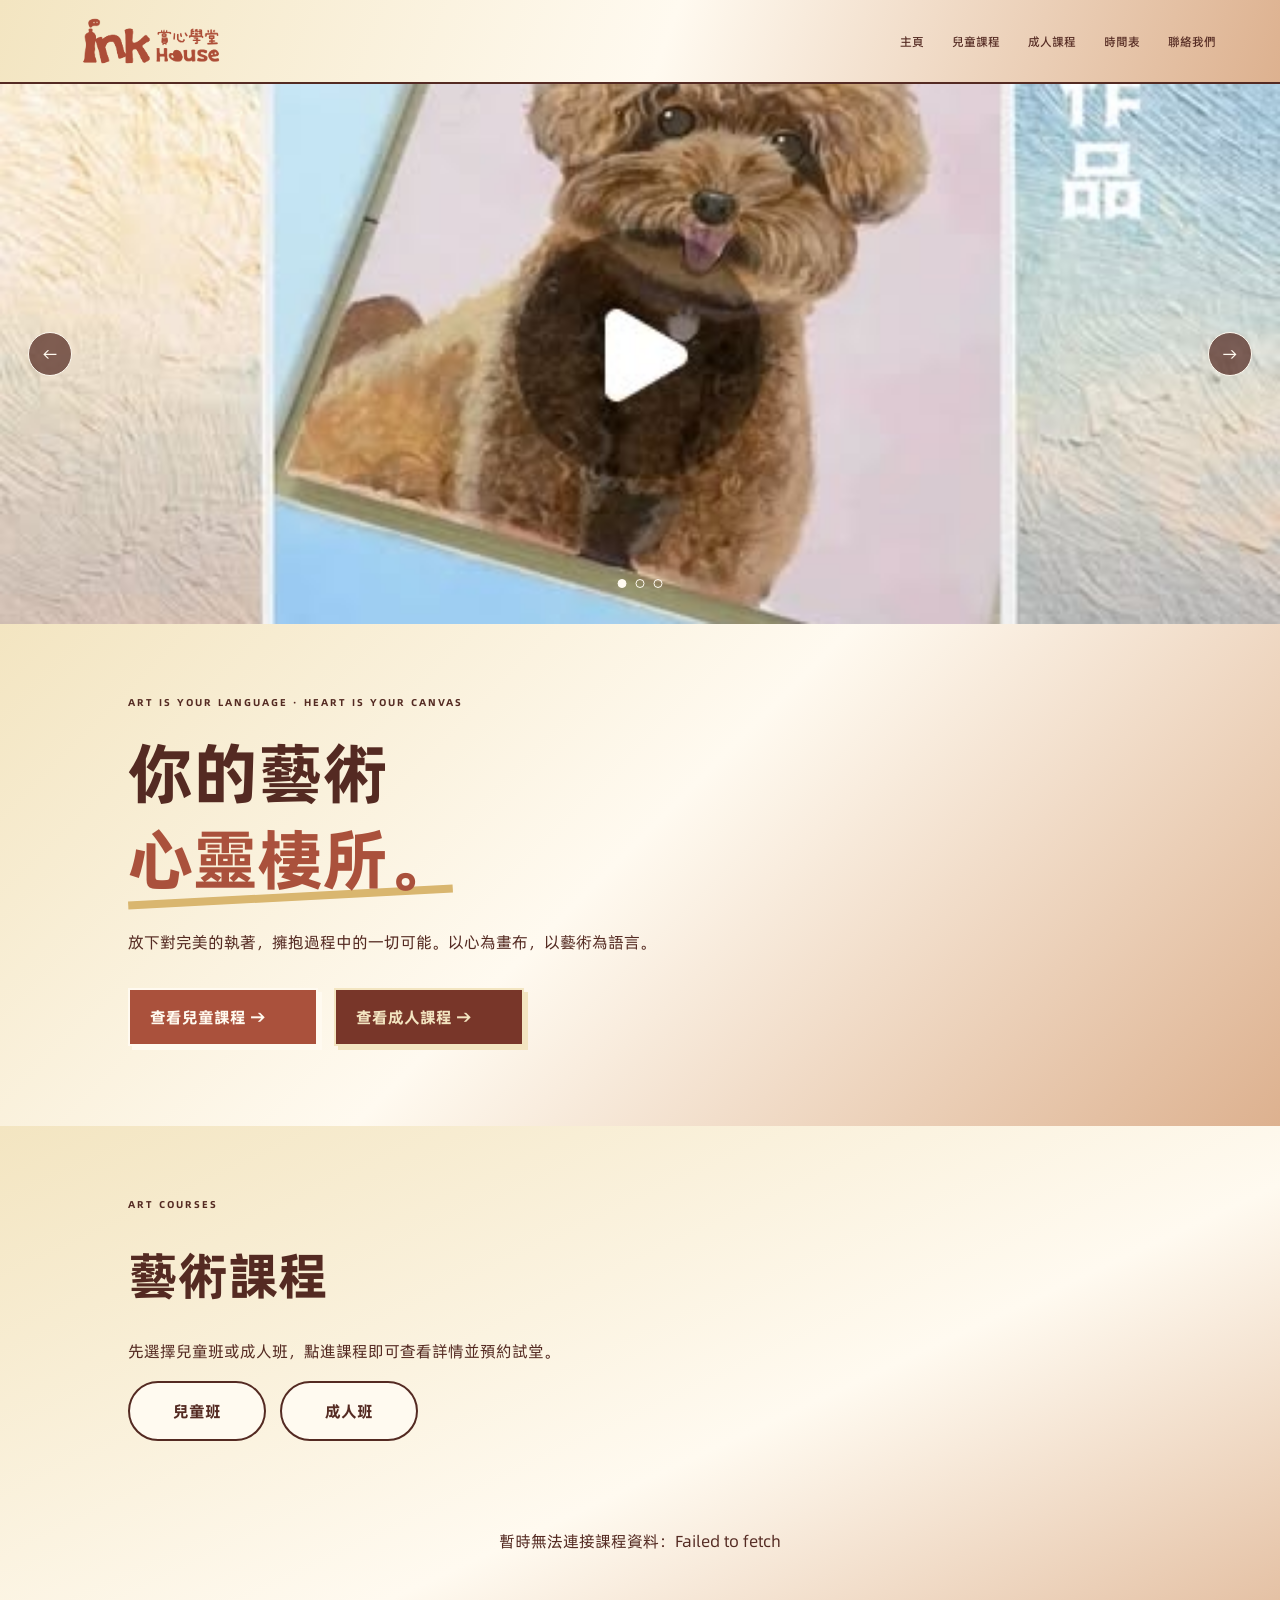
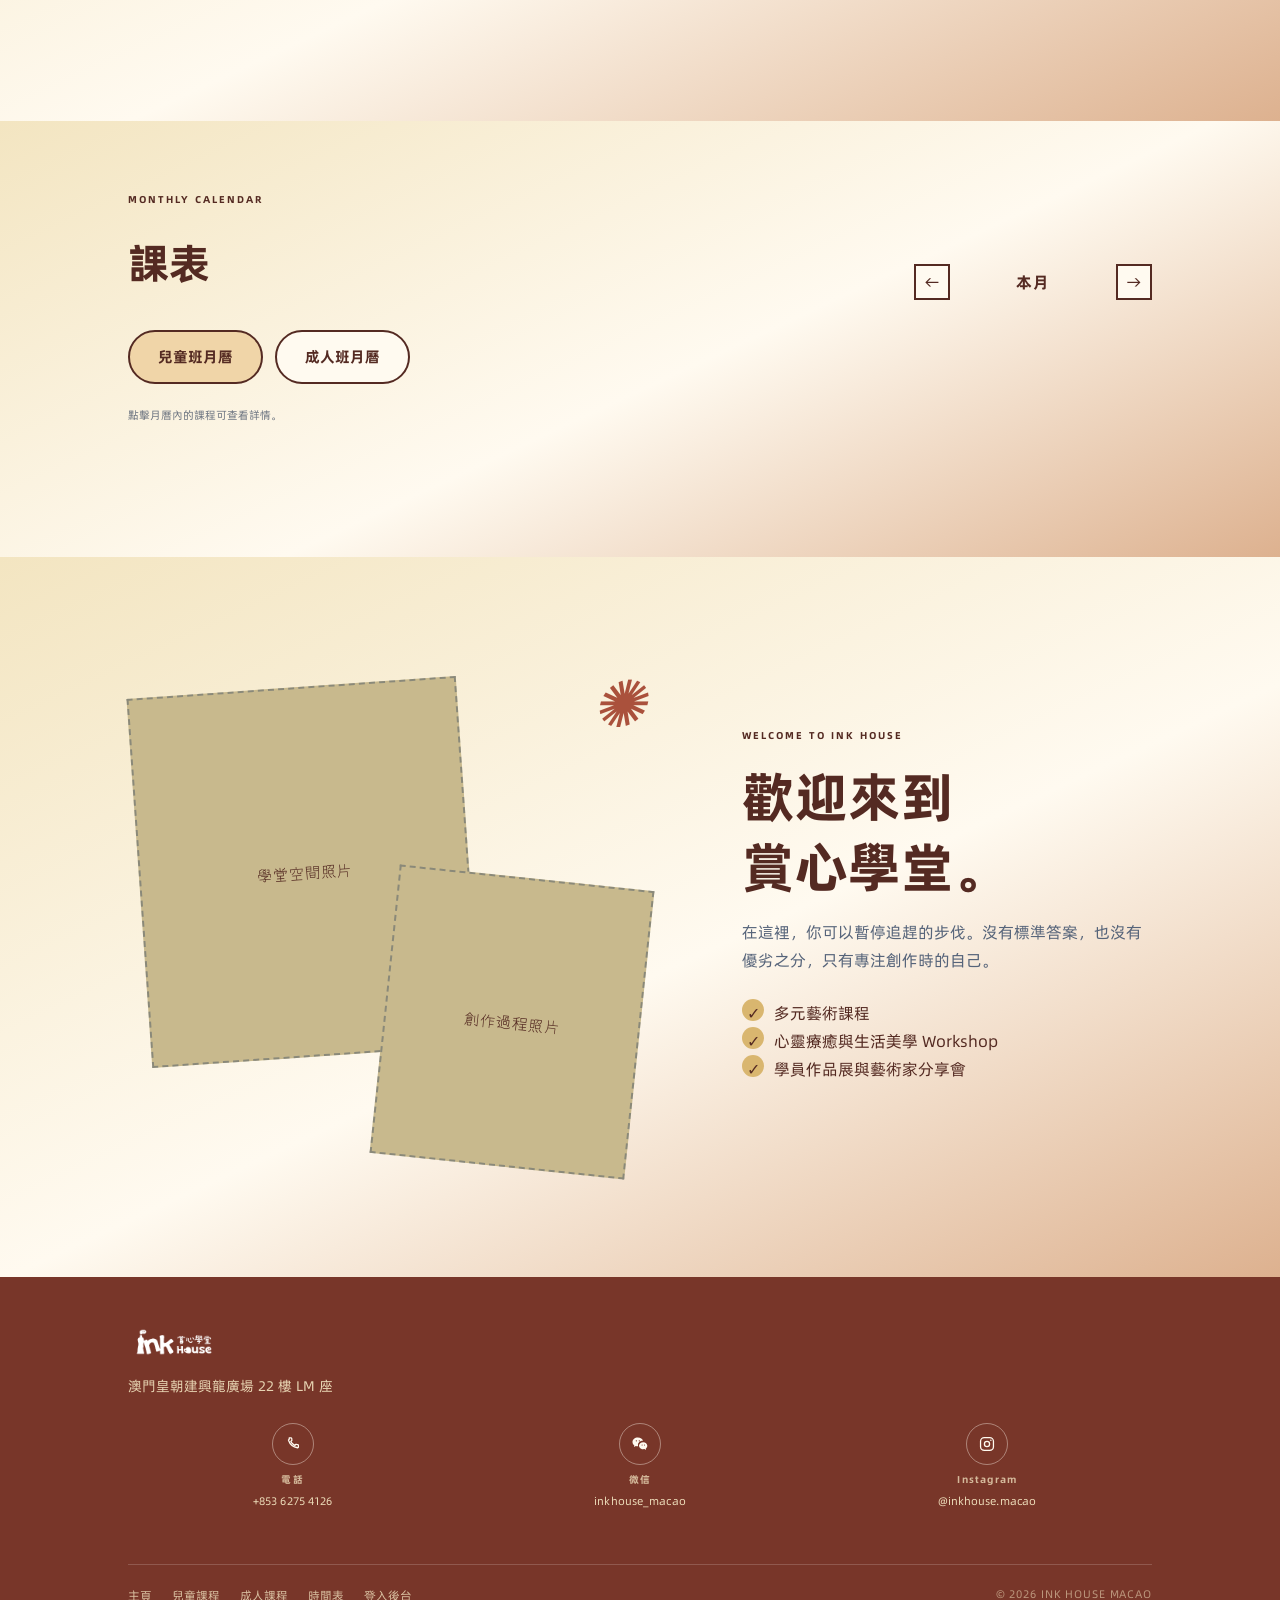
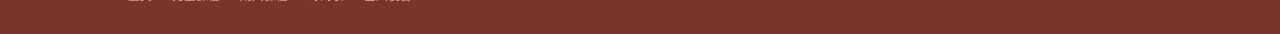
==== commit e3499049: "fix" ====
--- a/index.html
+++ b/index.html
@@ -59,11 +59,11 @@
       <div class="calendar-toolbar">
         <div>
           <p class="kicker">MONTHLY CALENDAR</p>
-          <h2 id="calendarMonth">本月課表</h2>
+          <h2>課表</h2>
         </div>
         <div class="month-switch">
           <button id="prevWeek" aria-label="上個月">←</button>
-          <strong>切換月份</strong>
+          <strong id="calendarMonth">本月</strong>
           <button id="nextWeek" aria-label="下個月">→</button>
         </div>
       </div>
@@ -93,7 +93,7 @@
       </div>
     </section>
   </main>
-  <script src="js/data.js?v=20260919-sync"></script>
-  <script src="js/site.js?v=20260919-calcolor"></script>
+  <script src="js/data.js?v=20260920-trial"></script>
+  <script src="js/site.js?v=20260920-trial"></script>
 </body>
 </html>
--- a/css/pages.css
+++ b/css/pages.css
@@ -4,6 +4,10 @@
 #courseDetail{max-width:860px;margin:0 auto}
 .work-block{margin:0 0 36px}
 .work-block h3{margin:0 0 12px;font-size:18px;letter-spacing:.08em}
+.work-vertical{max-width:min(260px,68%);margin:0 auto 28px}
+.work-vertical .work-slider{touch-action:pan-x}
+.work-vertical .work-slide{min-height:0}
+.work-vertical .work-slide img{width:100%;height:auto;aspect-ratio:3/4;object-fit:cover;pointer-events:none}
 .work-slider{position:relative;overflow:hidden;border:2px solid var(--ink);background:var(--paper,#fffaf0);box-shadow:6px 6px 0 var(--ink);touch-action:pan-y}
 .work-track{display:flex;overflow-x:auto;scroll-snap-type:x mandatory;-webkit-overflow-scrolling:touch;scrollbar-width:none}
 .work-track::-webkit-scrollbar{display:none}
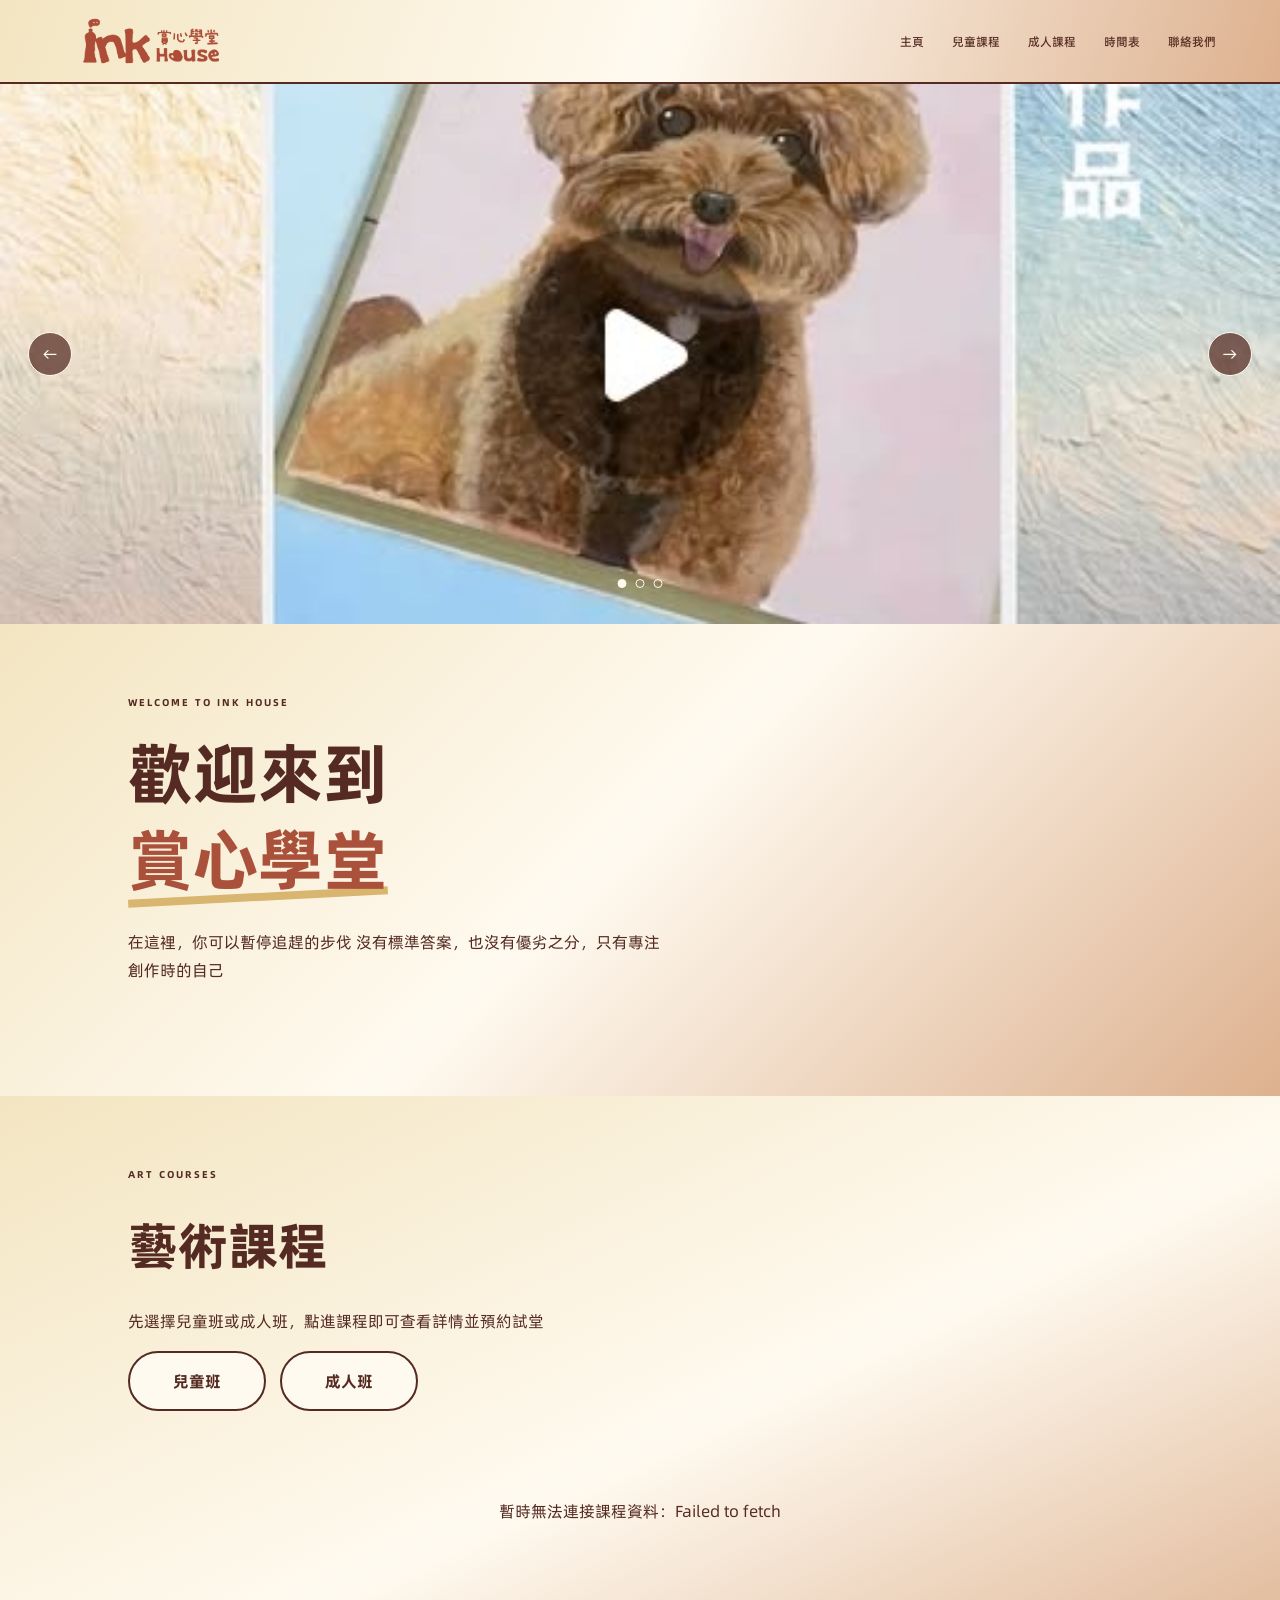
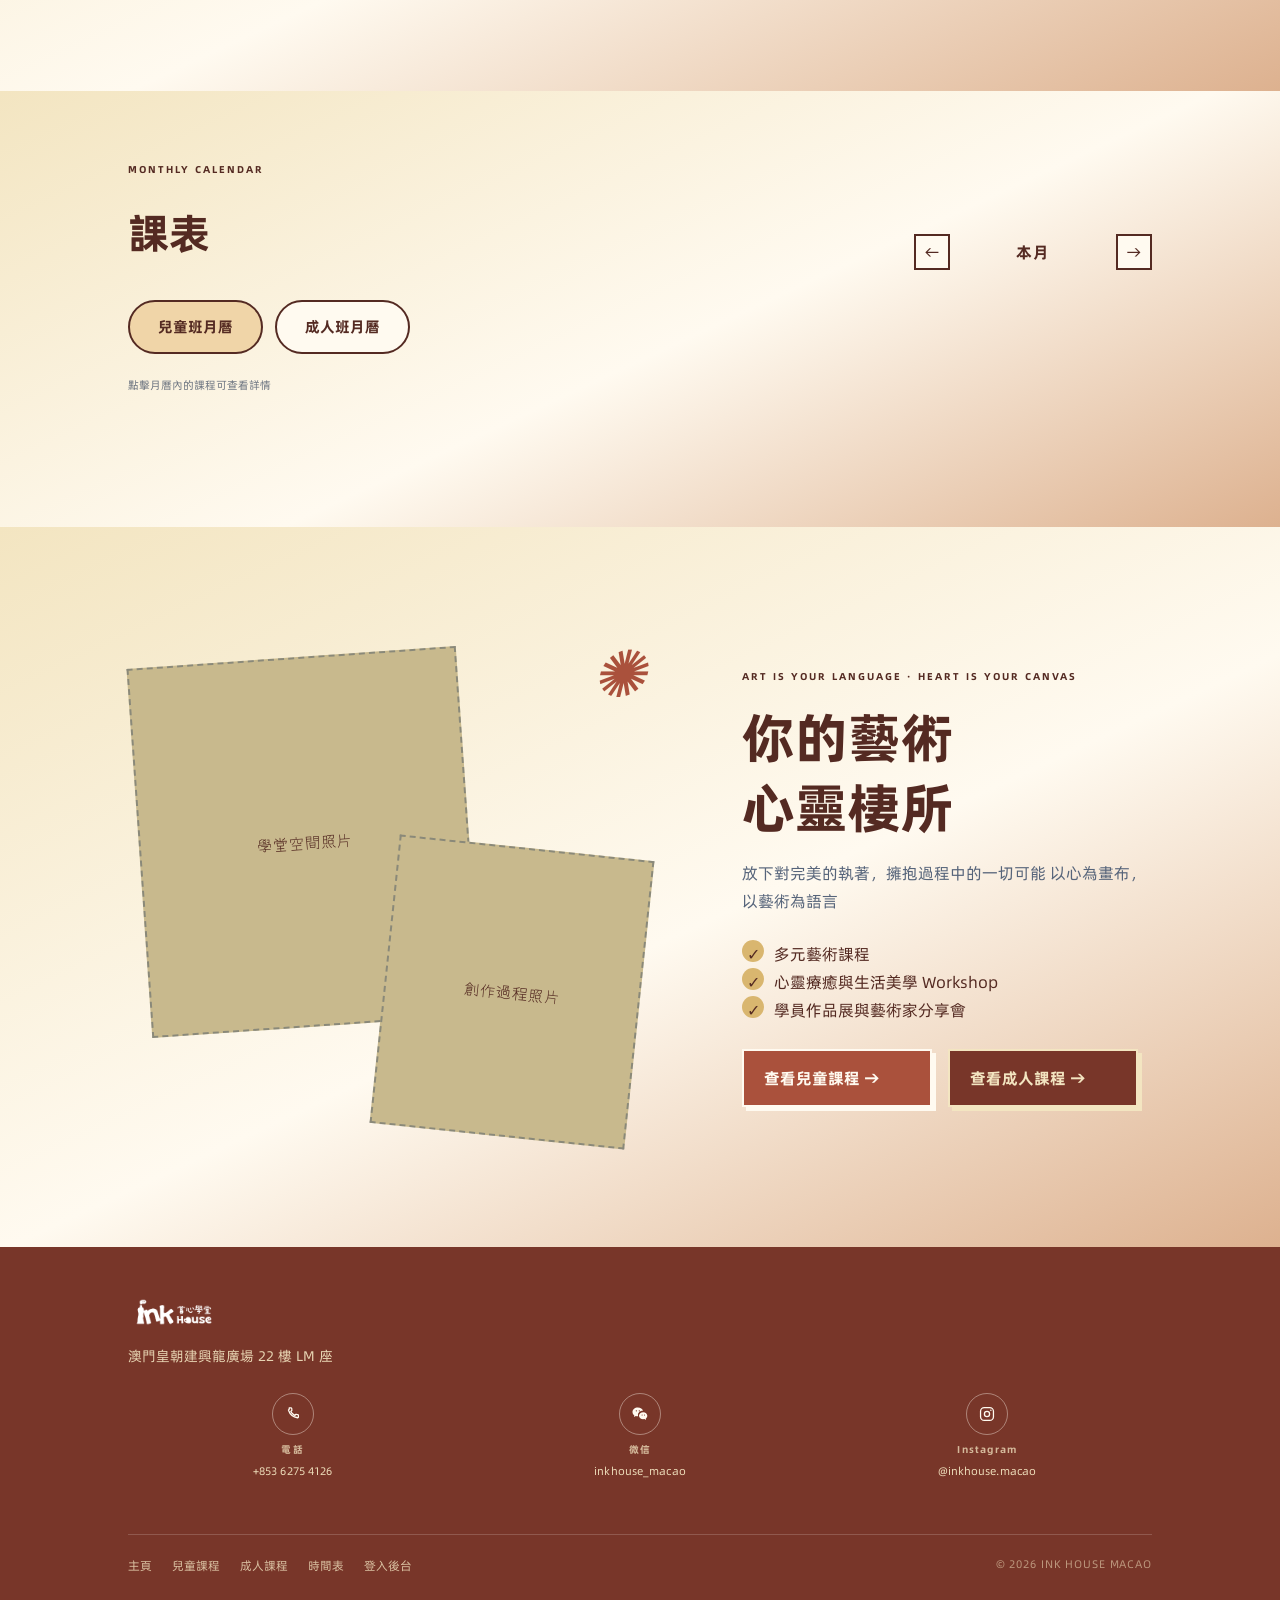
==== commit a3621221: "7" ====
--- a/index.html
+++ b/index.html
@@ -32,13 +32,9 @@
       </div>
       <div class="hero-shade"></div>
       <div class="hero-copy">
-        <p class="kicker">ART IS YOUR LANGUAGE · HEART IS YOUR CANVAS</p>
-        <h1>你的藝術<br><em>心靈棲所。</em></h1>
-        <p>放下對完美的執著，擁抱過程中的一切可能。以心為畫布，以藝術為語言。</p>
-        <div class="hero-actions course-query-actions">
-          <a class="button coral" href="#courses" data-jump-audience="kids">查看兒童課程 →</a>
-          <a class="button dark" href="#courses" data-jump-audience="adult">查看成人課程 →</a>
-        </div>
+        <p class="kicker">WELCOME TO INK HOUSE</p>
+        <h1>歡迎來到<br><em>賞心學堂</em></h1>
+        <p>在這裡，你可以暫停追趕的步伐 沒有標準答案，也沒有優劣之分，只有專注創作時的自己</p>
       </div>
       <button class="slide-arrow previous" type="button" aria-label="上一張照片">←</button>
       <button class="slide-arrow next" type="button" aria-label="下一張照片">→</button>
@@ -47,7 +43,7 @@
     <section class="page-content home-courses" id="courses">
       <p class="kicker">ART COURSES</p>
       <h2>藝術課程</h2>
-      <p>先選擇兒童班或成人班，點進課程即可查看詳情並預約試堂。</p>
+      <p>先選擇兒童班或成人班，點進課程即可查看詳情並預約試堂</p>
       <div class="audience-switch">
         <button data-audience="kids">兒童班</button>
         <button data-audience="adult">成人班</button>
@@ -71,9 +67,9 @@
         <button class="active" data-calendar-audience="kids">兒童班月曆</button>
         <button data-calendar-audience="adult">成人班月曆</button>
       </div>
-      <p class="demo-notice">點擊月曆內的課程可查看詳情。</p>
+      <p class="demo-notice">點擊月曆內的課程可查看詳情</p>
       <div id="scheduleList" class="single-calendar"></div>
-      <p class="empty-state" id="emptySchedule" hidden>這個月份暫時沒有課堂安排。</p>
+      <p class="empty-state" id="emptySchedule" hidden>這個月份暫時沒有課堂安排</p>
     </section>
     <section class="about section" id="about">
       <div class="about-pics blank-stack">
@@ -82,18 +78,22 @@
         <i>✺</i>
       </div>
       <div class="about-copy">
-        <p class="kicker">WELCOME TO INK HOUSE</p>
-        <h2>歡迎來到<br>賞心學堂。</h2>
-        <p>在這裡，你可以暫停追趕的步伐。沒有標準答案，也沒有優劣之分，只有專注創作時的自己。</p>
+        <p class="kicker">ART IS YOUR LANGUAGE · HEART IS YOUR CANVAS</p>
+        <h2>你的藝術<br>心靈棲所</h2>
+        <p>放下對完美的執著，擁抱過程中的一切可能 以心為畫布，以藝術為語言</p>
         <ul>
           <li>多元藝術課程</li>
           <li>心靈療癒與生活美學 Workshop</li>
           <li>學員作品展與藝術家分享會</li>
         </ul>
+        <div class="course-query-actions">
+          <a class="button coral" href="#courses" data-jump-audience="kids">查看兒童課程 →</a>
+          <a class="button dark" href="#courses" data-jump-audience="adult">查看成人課程 →</a>
+        </div>
       </div>
     </section>
   </main>
   <script src="js/data.js?v=20260920-trial"></script>
-  <script src="js/site.js?v=20260920-trial"></script>
+  <script src="js/site.js?v=20260925-noteacher"></script>
 </body>
 </html>
--- a/css/pages.css
+++ b/css/pages.css
@@ -4,9 +4,10 @@
 #courseDetail{max-width:860px;margin:0 auto}
 .work-block{margin:0 0 36px}
 .work-block h3{margin:0 0 12px;font-size:18px;letter-spacing:.08em}
-.work-vertical{max-width:min(260px,68%);margin:0 auto 28px}
+.course-story .course-intro{margin:0 0 16px}
+.course-story .work-vertical{margin:4px auto 26px}
 .work-vertical .work-slider{touch-action:pan-x}
-.work-vertical .work-slide{min-height:0}
+.work-vertical .work-slide{min-height:0;overflow:hidden}
 .work-vertical .work-slide img{width:100%;height:auto;aspect-ratio:3/4;object-fit:cover;pointer-events:none}
 .work-slider{position:relative;overflow:hidden;border:2px solid var(--ink);background:var(--paper,#fffaf0);box-shadow:6px 6px 0 var(--ink);touch-action:pan-y}
 .work-track{display:flex;overflow-x:auto;scroll-snap-type:x mandatory;-webkit-overflow-scrolling:touch;scrollbar-width:none}
@@ -43,8 +44,17 @@
 .pay-note{color:var(--coral);font-weight:700}
 .fee-line{font-size:16px;font-weight:700;margin:6px 0 16px}
 .field-hint{display:block;color:var(--coral);font-size:12px;margin-top:6px;font-weight:500}
+.registration-form label{font-size:16px;max-width:100%;min-width:0;overflow:hidden}
+.registration-form input,.registration-form select,.registration-form textarea{font-size:17px;max-width:100%;min-width:0;margin:0;box-sizing:border-box}
+.registration-form select{display:block;width:100%;appearance:none;-webkit-appearance:none;padding:9px 26px 9px 0;background-color:transparent;background-image:url("data:image/svg+xml,%3Csvg xmlns='http://www.w3.org/2000/svg' viewBox='0 0 12 8'%3E%3Cpath d='M1 1.2 6 6.2 11 1.2' fill='none' stroke='%23542a22' stroke-width='1.6' stroke-linecap='round' stroke-linejoin='round'/%3E%3C/svg%3E");background-repeat:no-repeat;background-origin:content-box;background-position:right center;background-size:12px 8px}
+.registration-form .field-hint{font-size:14px}
+.registration-form .notice-field ol{font-size:15px}
+.registration-form textarea{min-height:0;height:2.4em;resize:none;overflow:hidden}
 .notice-field{border:1px solid var(--line,#542a2230);padding:14px 16px;margin:18px 0}
 .notice-field ol{padding-left:22px;font-size:13px;font-weight:400;line-height:1.7}
+.registration-form .draw-question{border:0;padding:0;margin:0 0 18px}
+.registration-form .draw-question legend,.registration-form .draw-question .consent,.registration-form .draw-question .consent span{font-family:"Noto Sans TC",sans-serif;font-size:16px;font-weight:700;letter-spacing:0}
+.registration-form .draw-question legend{margin-bottom:8px;padding:0}
 .home-courses h2{margin:0 0 10px;font-size:clamp(32px,4vw,52px)}
 .home-courses .catalog-grid{margin-top:8px}
 footer{display:flex;flex-direction:column;align-items:flex-start;gap:16px;padding:48px 10vw 28px}
@@ -64,4 +74,4 @@
 .footer-nav a:hover{opacity:1}
 .footer-bottom small{font-size:11px;opacity:.55;letter-spacing:.08em}
 .copy-status{min-height:1.2em;margin:0;font-size:12px;opacity:.85}
-@media(max-width:850px){.catalog-grid{grid-template-columns:1fr}.detail-layout,.registration-layout{grid-template-columns:1fr}.detail-placeholder{height:380px}.course-detail-page{padding-top:88px;padding-bottom:56px}.page-hero{padding:120px 24px 60px}.page-content{padding:55px 24px 90px}.detail-info h1{font-size:34px;margin-top:8px}.detail-meta{margin:18px 0}.detail-actions{flex-direction:column;align-items:stretch;gap:12px;margin-top:22px}.detail-actions .button{min-width:0;width:100%;justify-content:center}.home-choice{grid-template-columns:1fr}.home-featured{padding:75px 24px}footer{padding:36px 24px 22px}.footer-icons{gap:10px 8px}.footer-bottom{flex-direction:column;align-items:flex-start}}
+@media(max-width:850px){.catalog-grid{grid-template-columns:1fr}.detail-layout,.registration-layout{grid-template-columns:1fr}.registration-layout,.registration-form{min-width:0;max-width:100%}.registration-form{padding:24px 18px}.detail-placeholder{height:380px}.course-detail-page{padding-top:88px;padding-bottom:56px}.page-hero{padding:120px 24px 60px}.page-content{padding:55px 24px 90px}.detail-info h1{font-size:34px;margin-top:8px}.detail-meta{margin:18px 0}.detail-actions{flex-direction:column;align-items:stretch;gap:12px;margin-top:22px}.detail-actions .button{min-width:0;width:100%;justify-content:center}.home-choice{grid-template-columns:1fr}.home-featured{padding:75px 24px}footer{padding:36px 24px 22px}.footer-icons{gap:10px 8px}.footer-bottom{flex-direction:column;align-items:flex-start}}
